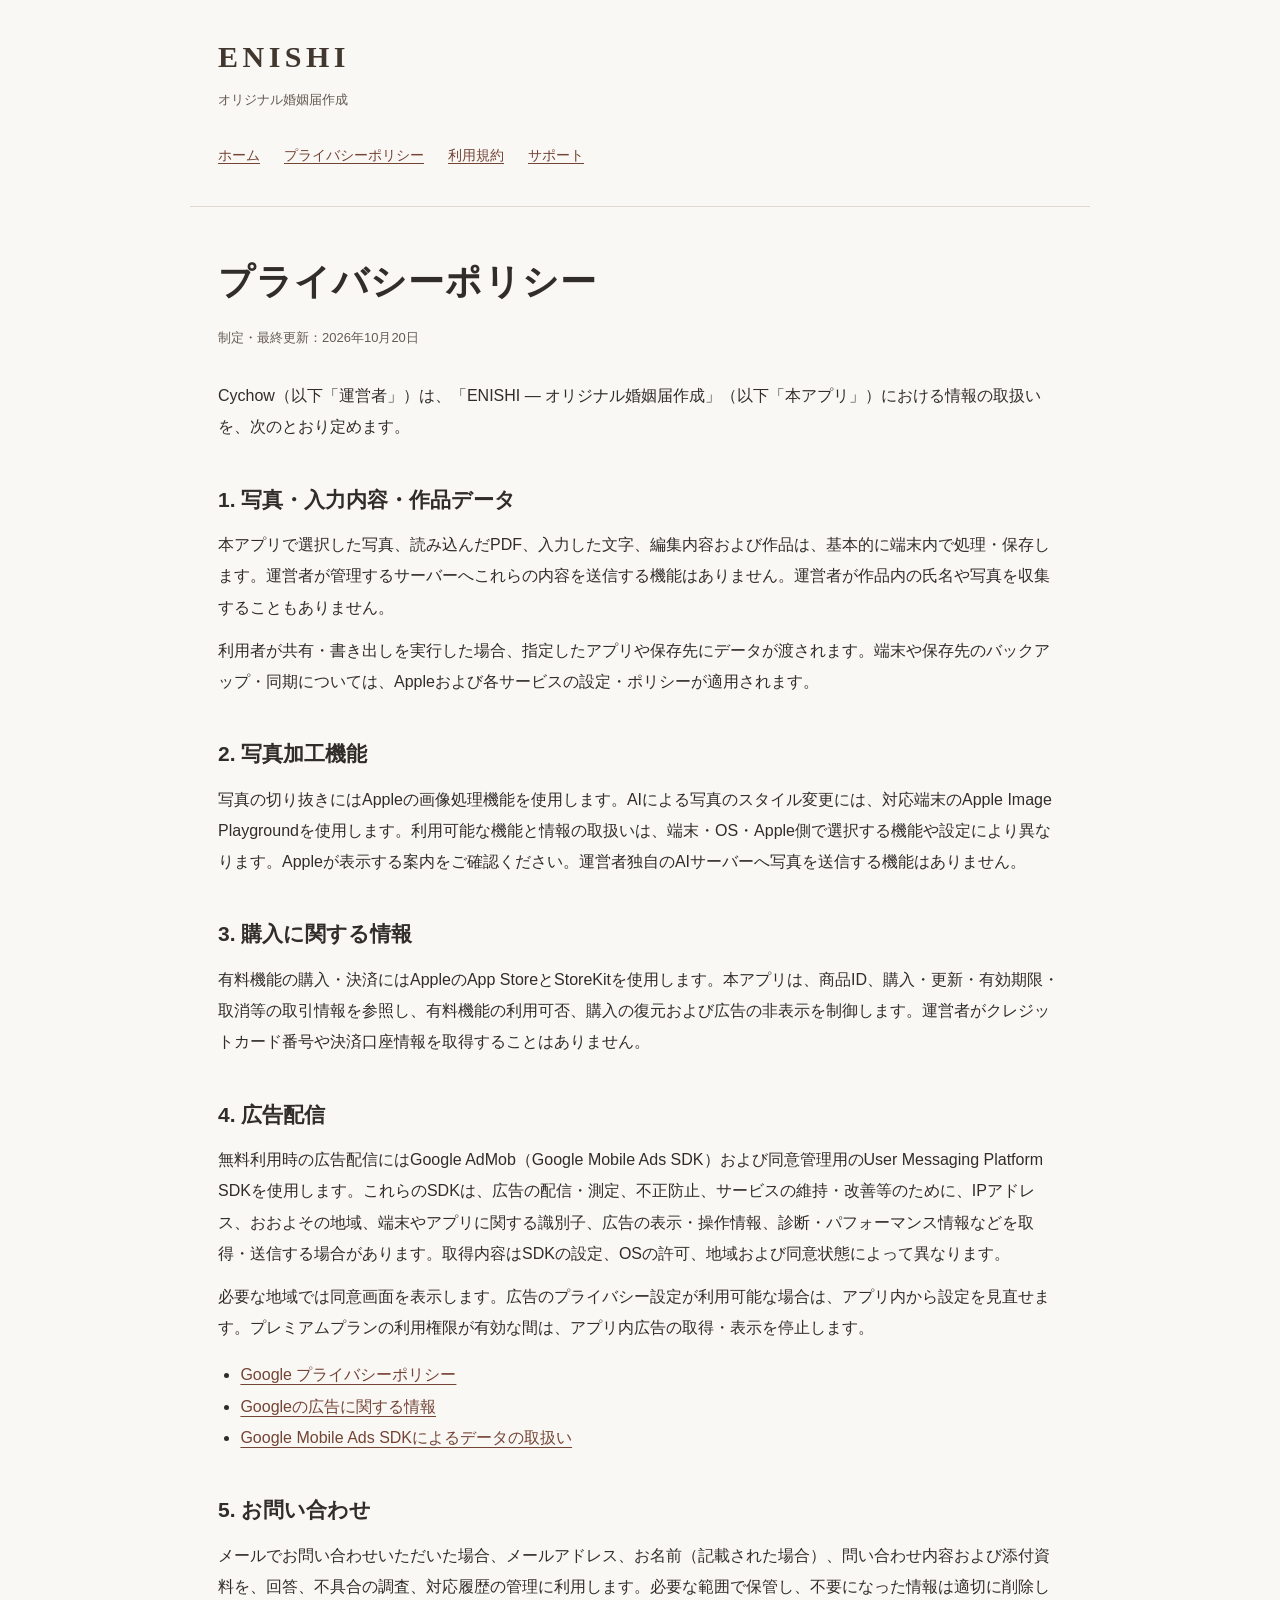
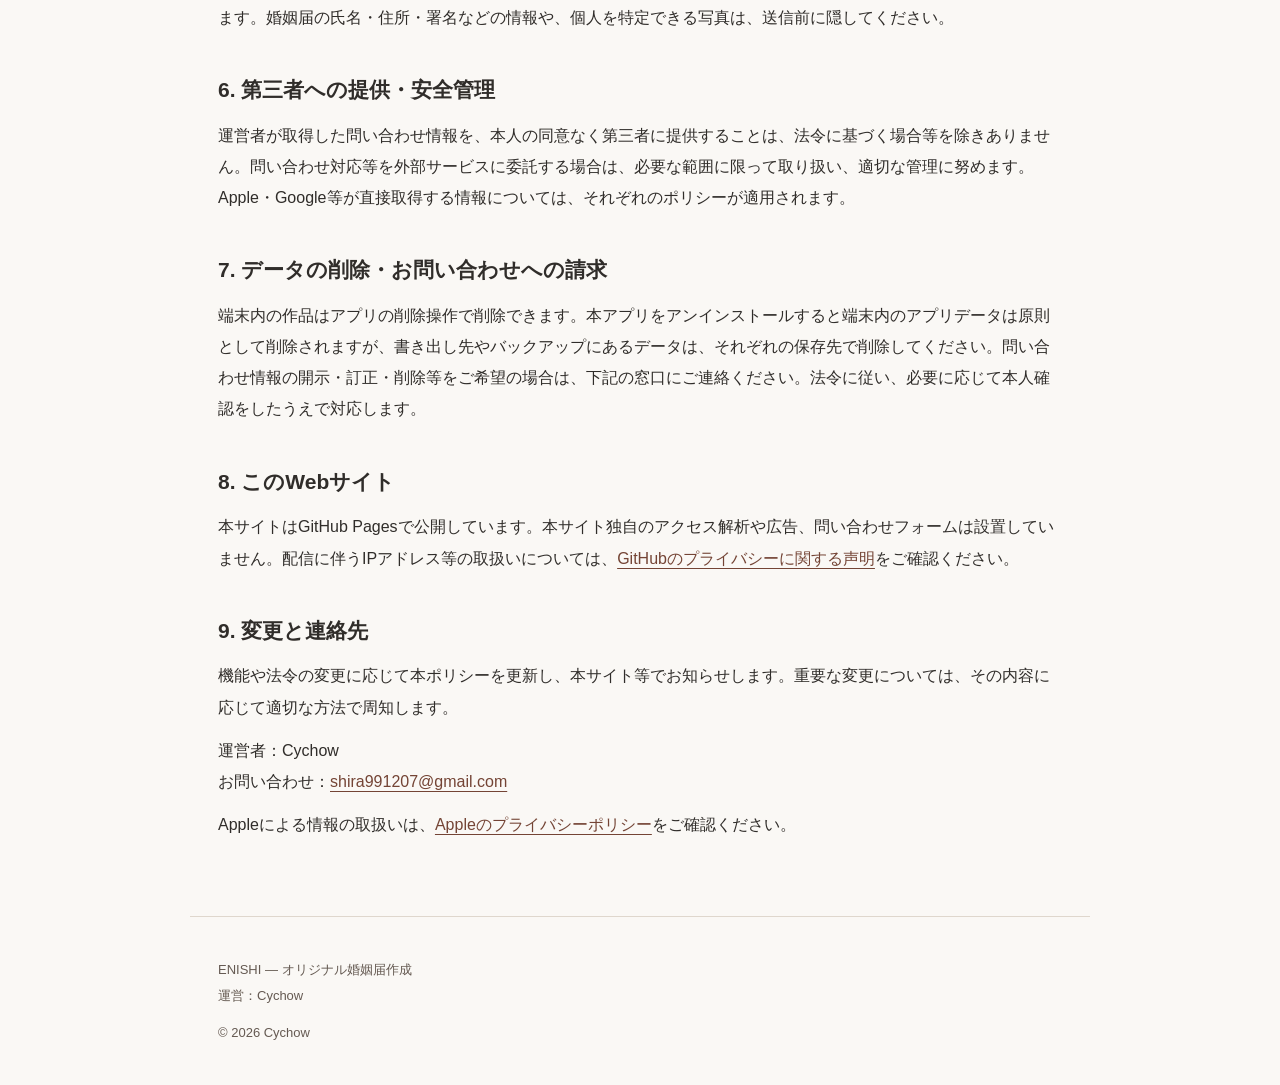
==== privacy/index.html @ fc77213e "Publish ENISHI privacy policy, terms, and support pages" ====
<!doctype html>
<html lang="ja"><head><meta charset="utf-8"><meta name="viewport" content="width=device-width,initial-scale=1"><title>プライバシーポリシー | ENISHI — オリジナル婚姻届作成</title><meta name="description" content="ENISHI — オリジナル婚姻届作成のプライバシーポリシー。Cychowが提供する公式サポート情報です。"><link rel="stylesheet" href="../assets/style.css"></head><body><a class="skip" href="#main">本文へ移動</a><header><a class="brand" href="../">ENISHI</a><p class="tagline">オリジナル婚姻届作成</p><nav aria-label="メインナビゲーション"><a href="../">ホーム</a><a href="../privacy/" aria-current="page">プライバシーポリシー</a><a href="../terms/">利用規約</a><a href="../support/">サポート</a></nav></header><main id="main"><h1>プライバシーポリシー</h1><p class="date">制定・最終更新：2026年10月20日</p><p>Cychow（以下「運営者」）は、「ENISHI — オリジナル婚姻届作成」（以下「本アプリ」）における情報の取扱いを、次のとおり定めます。</p>
<h2>1. 写真・入力内容・作品データ</h2><p>本アプリで選択した写真、読み込んだPDF、入力した文字、編集内容および作品は、基本的に端末内で処理・保存します。運営者が管理するサーバーへこれらの内容を送信する機能はありません。運営者が作品内の氏名や写真を収集することもありません。</p><p>利用者が共有・書き出しを実行した場合、指定したアプリや保存先にデータが渡されます。端末や保存先のバックアップ・同期については、Appleおよび各サービスの設定・ポリシーが適用されます。</p>
<h2>2. 写真加工機能</h2><p>写真の切り抜きにはAppleの画像処理機能を使用します。AIによる写真のスタイル変更には、対応端末のApple Image Playgroundを使用します。利用可能な機能と情報の取扱いは、端末・OS・Apple側で選択する機能や設定により異なります。Appleが表示する案内をご確認ください。運営者独自のAIサーバーへ写真を送信する機能はありません。</p>
<h2>3. 購入に関する情報</h2><p>有料機能の購入・決済にはAppleのApp StoreとStoreKitを使用します。本アプリは、商品ID、購入・更新・有効期限・取消等の取引情報を参照し、有料機能の利用可否、購入の復元および広告の非表示を制御します。運営者がクレジットカード番号や決済口座情報を取得することはありません。</p>
<h2>4. 広告配信</h2><p>無料利用時の広告配信にはGoogle AdMob（Google Mobile Ads SDK）および同意管理用のUser Messaging Platform SDKを使用します。これらのSDKは、広告の配信・測定、不正防止、サービスの維持・改善等のために、IPアドレス、おおよその地域、端末やアプリに関する識別子、広告の表示・操作情報、診断・パフォーマンス情報などを取得・送信する場合があります。取得内容はSDKの設定、OSの許可、地域および同意状態によって異なります。</p><p>必要な地域では同意画面を表示します。広告のプライバシー設定が利用可能な場合は、アプリ内から設定を見直せます。プレミアムプランの利用権限が有効な間は、アプリ内広告の取得・表示を停止します。</p><ul><li><a href="https://policies.google.com/privacy?hl=ja">Google プライバシーポリシー</a></li><li><a href="https://policies.google.com/technologies/ads?hl=ja">Googleの広告に関する情報</a></li><li><a href="https://developers.google.com/admob/ios/privacy/data-disclosure">Google Mobile Ads SDKによるデータの取扱い</a></li></ul>
<h2>5. お問い合わせ</h2><p>メールでお問い合わせいただいた場合、メールアドレス、お名前（記載された場合）、問い合わせ内容および添付資料を、回答、不具合の調査、対応履歴の管理に利用します。必要な範囲で保管し、不要になった情報は適切に削除します。婚姻届の氏名・住所・署名などの情報や、個人を特定できる写真は、送信前に隠してください。</p>
<h2>6. 第三者への提供・安全管理</h2><p>運営者が取得した問い合わせ情報を、本人の同意なく第三者に提供することは、法令に基づく場合等を除きありません。問い合わせ対応等を外部サービスに委託する場合は、必要な範囲に限って取り扱い、適切な管理に努めます。Apple・Google等が直接取得する情報については、それぞれのポリシーが適用されます。</p>
<h2>7. データの削除・お問い合わせへの請求</h2><p>端末内の作品はアプリの削除操作で削除できます。本アプリをアンインストールすると端末内のアプリデータは原則として削除されますが、書き出し先やバックアップにあるデータは、それぞれの保存先で削除してください。問い合わせ情報の開示・訂正・削除等をご希望の場合は、下記の窓口にご連絡ください。法令に従い、必要に応じて本人確認をしたうえで対応します。</p>
<h2>8. このWebサイト</h2><p>本サイトはGitHub Pagesで公開しています。本サイト独自のアクセス解析や広告、問い合わせフォームは設置していません。配信に伴うIPアドレス等の取扱いについては、<a href="https://docs.github.com/ja/site-policy/privacy-policies/github-general-privacy-statement">GitHubのプライバシーに関する声明</a>をご確認ください。</p>
<h2>9. 変更と連絡先</h2><p>機能や法令の変更に応じて本ポリシーを更新し、本サイト等でお知らせします。重要な変更については、その内容に応じて適切な方法で周知します。</p><p>運営者：Cychow<br>お問い合わせ：<a href="mailto:shira991207@gmail.com">shira991207@gmail.com</a></p><p>Appleによる情報の取扱いは、<a href="https://www.apple.com/jp/legal/privacy/">Appleのプライバシーポリシー</a>をご確認ください。</p></main><footer><p>ENISHI — オリジナル婚姻届作成<br>運営：Cychow</p><p>© 2026 Cychow</p></footer></body></html>
---- assets/style.css ----
*{box-sizing:border-box}html{color-scheme:light;scroll-behavior:smooth}body{margin:0;background:#faf8f5;color:#302d2a;font-family:-apple-system,BlinkMacSystemFont,"Hiragino Kaku Gothic ProN","Yu Gothic",sans-serif;font-size:16px;line-height:1.95}a{color:#744435;text-underline-offset:.22em;overflow-wrap:anywhere}a:hover{color:#43271f}a:focus-visible{outline:3px solid #754d3b;outline-offset:4px}header,main,footer{max-width:900px;margin:auto;padding:28px}header{border-bottom:1px solid #dfd7cd}.brand{font-family:Georgia,serif;letter-spacing:.15em;font-size:30px;font-weight:600;text-decoration:none;color:#41372f}.tagline{margin:0;font-size:13px;color:#655a52}nav{display:flex;flex-wrap:wrap;gap:8px 24px;margin-top:22px}nav a{font-size:14px;min-height:44px;display:inline-flex;align-items:center}main{padding-top:48px;padding-bottom:64px;min-height:55vh}h1{font-size:clamp(25px,4.6vw,36px);line-height:1.5;letter-spacing:.03em;margin:0 0 16px}h2{font-size:21px;line-height:1.65;margin-top:40px;margin-bottom:12px}p{margin:12px 0}ul{padding-left:1.4em}.date{font-size:13px;color:#655a52;margin-bottom:30px}.lead{font-size:20px;margin:30px 0}footer{border-top:1px solid #dfd7cd;font-size:13px;color:#655a52}.cards{display:grid;gap:16px;margin-top:36px}.cards a{display:block;padding:24px;border:1px solid #d7c9bb;border-radius:12px;text-decoration:none;background:#fffdf9}.cards strong{font-size:18px;display:block}.cards span{font-size:14px;color:#655a52}.email{font-size:18px}.skip{position:absolute;left:12px;top:-90px;background:white;padding:8px}.skip:focus{top:8px}@media(max-width:540px){header,main,footer{padding-left:20px;padding-right:20px}main{padding-top:32px}nav{gap:4px 16px}nav a{font-size:13px}}
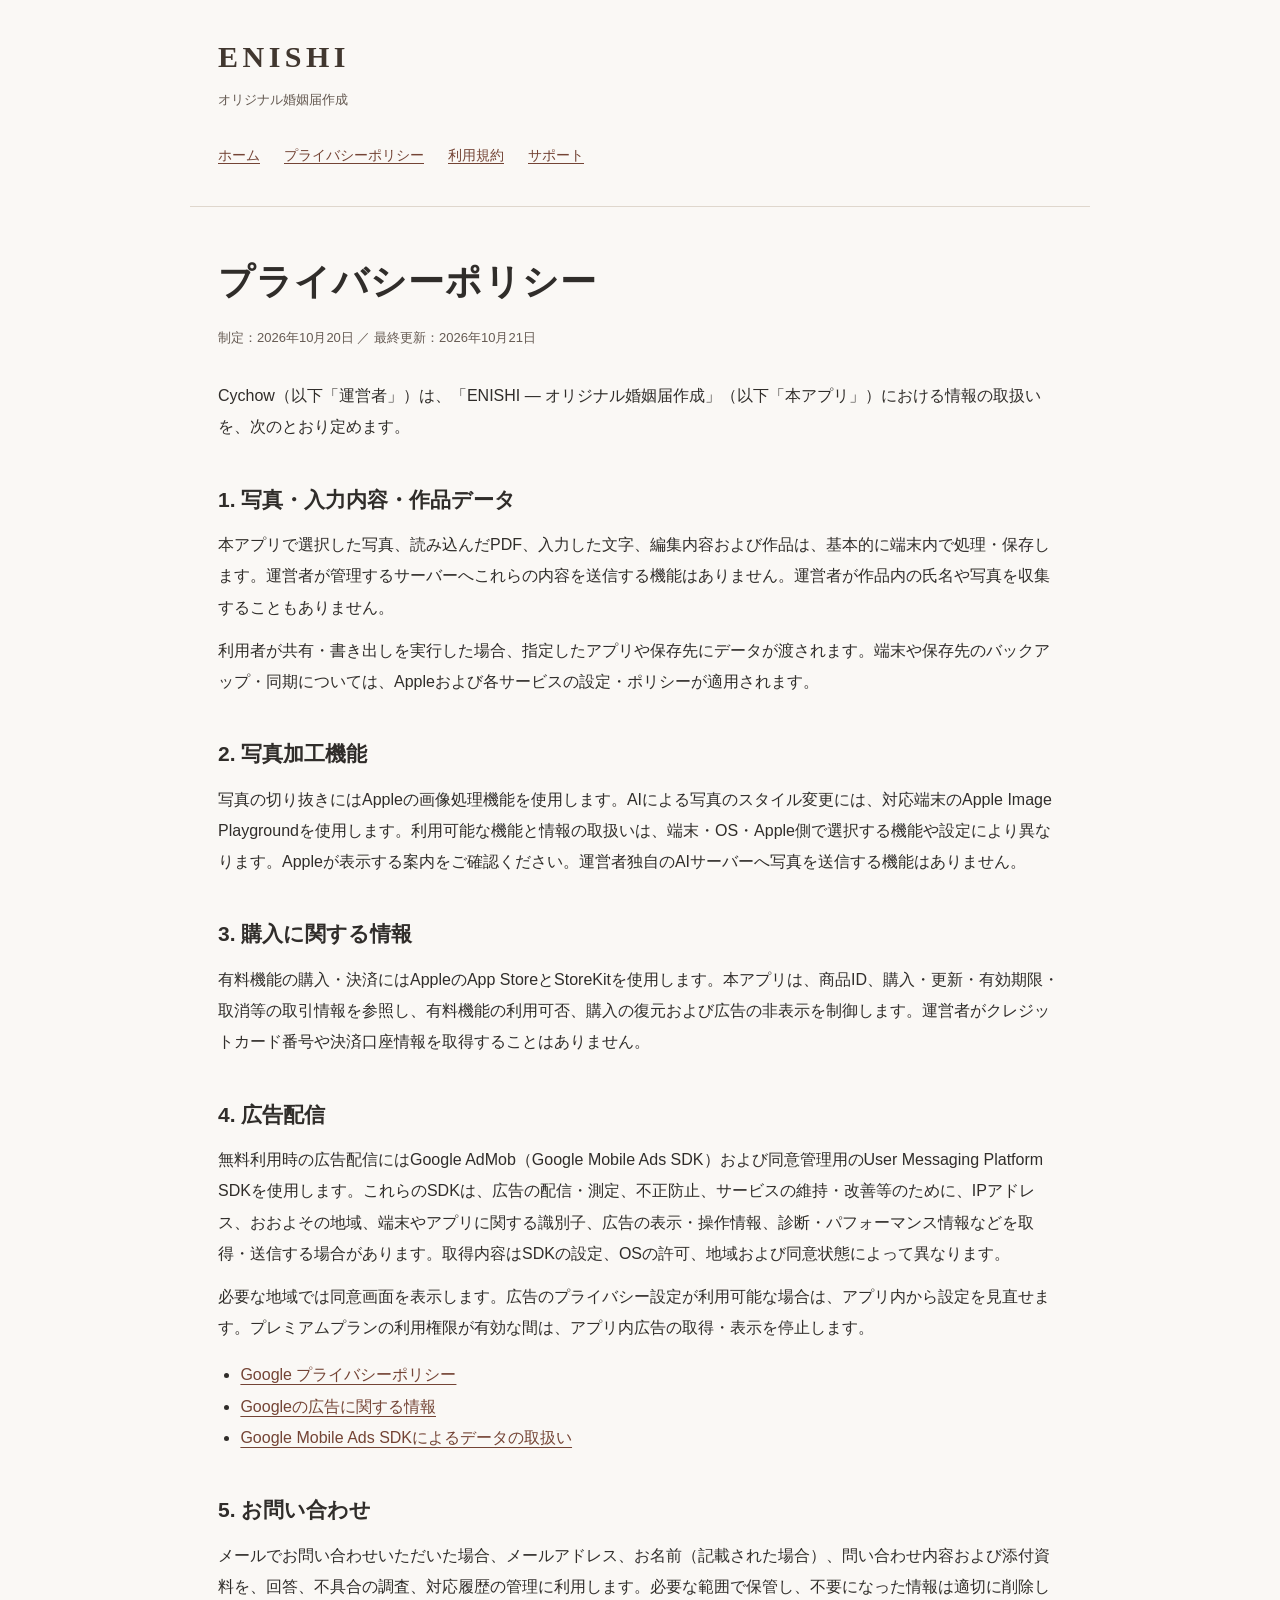
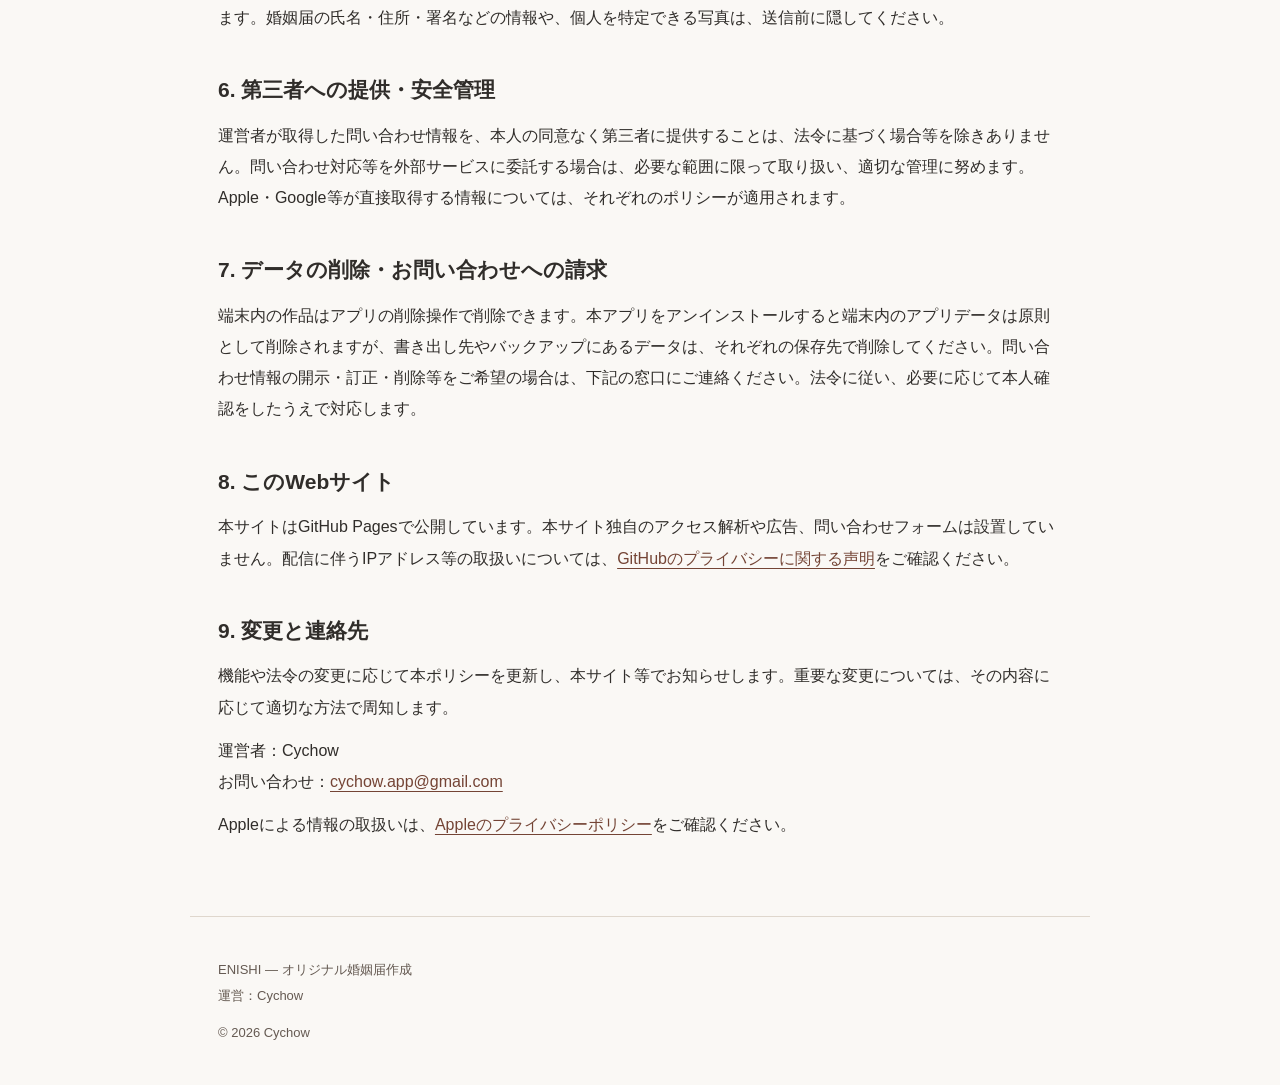
==== commit cb849b5f: "Update contact email to cychow.app@gmail.com" ====
--- a/privacy/index.html
+++ b/privacy/index.html
@@ -1,5 +1,5 @@
 <!doctype html>
-<html lang="ja"><head><meta charset="utf-8"><meta name="viewport" content="width=device-width,initial-scale=1"><title>プライバシーポリシー | ENISHI — オリジナル婚姻届作成</title><meta name="description" content="ENISHI — オリジナル婚姻届作成のプライバシーポリシー。Cychowが提供する公式サポート情報です。"><link rel="stylesheet" href="../assets/style.css"></head><body><a class="skip" href="#main">本文へ移動</a><header><a class="brand" href="../">ENISHI</a><p class="tagline">オリジナル婚姻届作成</p><nav aria-label="メインナビゲーション"><a href="../">ホーム</a><a href="../privacy/" aria-current="page">プライバシーポリシー</a><a href="../terms/">利用規約</a><a href="../support/">サポート</a></nav></header><main id="main"><h1>プライバシーポリシー</h1><p class="date">制定・最終更新：2026年10月20日</p><p>Cychow（以下「運営者」）は、「ENISHI — オリジナル婚姻届作成」（以下「本アプリ」）における情報の取扱いを、次のとおり定めます。</p>
+<html lang="ja"><head><meta charset="utf-8"><meta name="viewport" content="width=device-width,initial-scale=1"><title>プライバシーポリシー | ENISHI — オリジナル婚姻届作成</title><meta name="description" content="ENISHI — オリジナル婚姻届作成のプライバシーポリシー。Cychowが提供する公式サポート情報です。"><link rel="stylesheet" href="../assets/style.css"></head><body><a class="skip" href="#main">本文へ移動</a><header><a class="brand" href="../">ENISHI</a><p class="tagline">オリジナル婚姻届作成</p><nav aria-label="メインナビゲーション"><a href="../">ホーム</a><a href="../privacy/" aria-current="page">プライバシーポリシー</a><a href="../terms/">利用規約</a><a href="../support/">サポート</a></nav></header><main id="main"><h1>プライバシーポリシー</h1><p class="date">制定：2026年10月20日 ／ 最終更新：2026年10月21日</p><p>Cychow（以下「運営者」）は、「ENISHI — オリジナル婚姻届作成」（以下「本アプリ」）における情報の取扱いを、次のとおり定めます。</p>
 <h2>1. 写真・入力内容・作品データ</h2><p>本アプリで選択した写真、読み込んだPDF、入力した文字、編集内容および作品は、基本的に端末内で処理・保存します。運営者が管理するサーバーへこれらの内容を送信する機能はありません。運営者が作品内の氏名や写真を収集することもありません。</p><p>利用者が共有・書き出しを実行した場合、指定したアプリや保存先にデータが渡されます。端末や保存先のバックアップ・同期については、Appleおよび各サービスの設定・ポリシーが適用されます。</p>
 <h2>2. 写真加工機能</h2><p>写真の切り抜きにはAppleの画像処理機能を使用します。AIによる写真のスタイル変更には、対応端末のApple Image Playgroundを使用します。利用可能な機能と情報の取扱いは、端末・OS・Apple側で選択する機能や設定により異なります。Appleが表示する案内をご確認ください。運営者独自のAIサーバーへ写真を送信する機能はありません。</p>
 <h2>3. 購入に関する情報</h2><p>有料機能の購入・決済にはAppleのApp StoreとStoreKitを使用します。本アプリは、商品ID、購入・更新・有効期限・取消等の取引情報を参照し、有料機能の利用可否、購入の復元および広告の非表示を制御します。運営者がクレジットカード番号や決済口座情報を取得することはありません。</p>
@@ -8,4 +8,4 @@
 <h2>6. 第三者への提供・安全管理</h2><p>運営者が取得した問い合わせ情報を、本人の同意なく第三者に提供することは、法令に基づく場合等を除きありません。問い合わせ対応等を外部サービスに委託する場合は、必要な範囲に限って取り扱い、適切な管理に努めます。Apple・Google等が直接取得する情報については、それぞれのポリシーが適用されます。</p>
 <h2>7. データの削除・お問い合わせへの請求</h2><p>端末内の作品はアプリの削除操作で削除できます。本アプリをアンインストールすると端末内のアプリデータは原則として削除されますが、書き出し先やバックアップにあるデータは、それぞれの保存先で削除してください。問い合わせ情報の開示・訂正・削除等をご希望の場合は、下記の窓口にご連絡ください。法令に従い、必要に応じて本人確認をしたうえで対応します。</p>
 <h2>8. このWebサイト</h2><p>本サイトはGitHub Pagesで公開しています。本サイト独自のアクセス解析や広告、問い合わせフォームは設置していません。配信に伴うIPアドレス等の取扱いについては、<a href="https://docs.github.com/ja/site-policy/privacy-policies/github-general-privacy-statement">GitHubのプライバシーに関する声明</a>をご確認ください。</p>
-<h2>9. 変更と連絡先</h2><p>機能や法令の変更に応じて本ポリシーを更新し、本サイト等でお知らせします。重要な変更については、その内容に応じて適切な方法で周知します。</p><p>運営者：Cychow<br>お問い合わせ：<a href="mailto:shira991207@gmail.com">shira991207@gmail.com</a></p><p>Appleによる情報の取扱いは、<a href="https://www.apple.com/jp/legal/privacy/">Appleのプライバシーポリシー</a>をご確認ください。</p></main><footer><p>ENISHI — オリジナル婚姻届作成<br>運営：Cychow</p><p>© 2026 Cychow</p></footer></body></html>
+<h2>9. 変更と連絡先</h2><p>機能や法令の変更に応じて本ポリシーを更新し、本サイト等でお知らせします。重要な変更については、その内容に応じて適切な方法で周知します。</p><p>運営者：Cychow<br>お問い合わせ：<a href="mailto:cychow.app@gmail.com">cychow.app@gmail.com</a></p><p>Appleによる情報の取扱いは、<a href="https://www.apple.com/jp/legal/privacy/">Appleのプライバシーポリシー</a>をご確認ください。</p></main><footer><p>ENISHI — オリジナル婚姻届作成<br>運営：Cychow</p><p>© 2026 Cychow</p></footer></body></html>
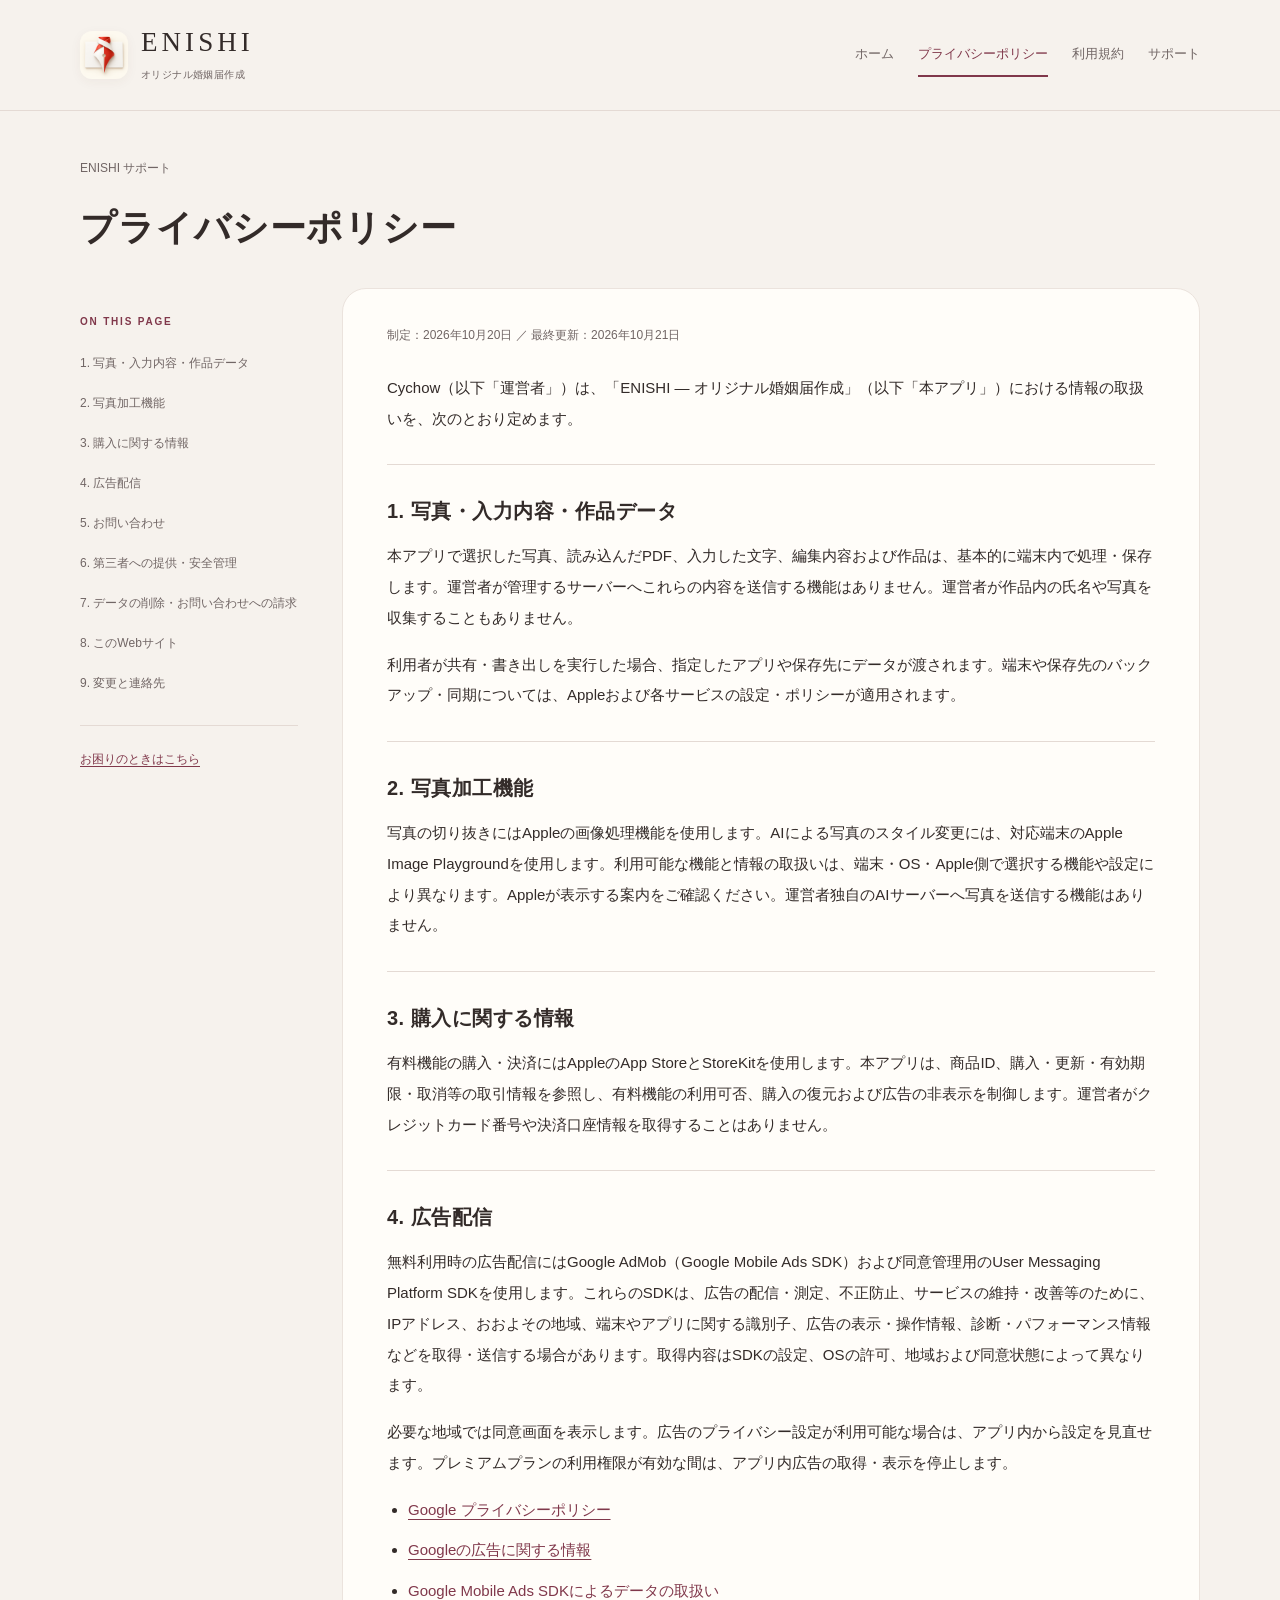
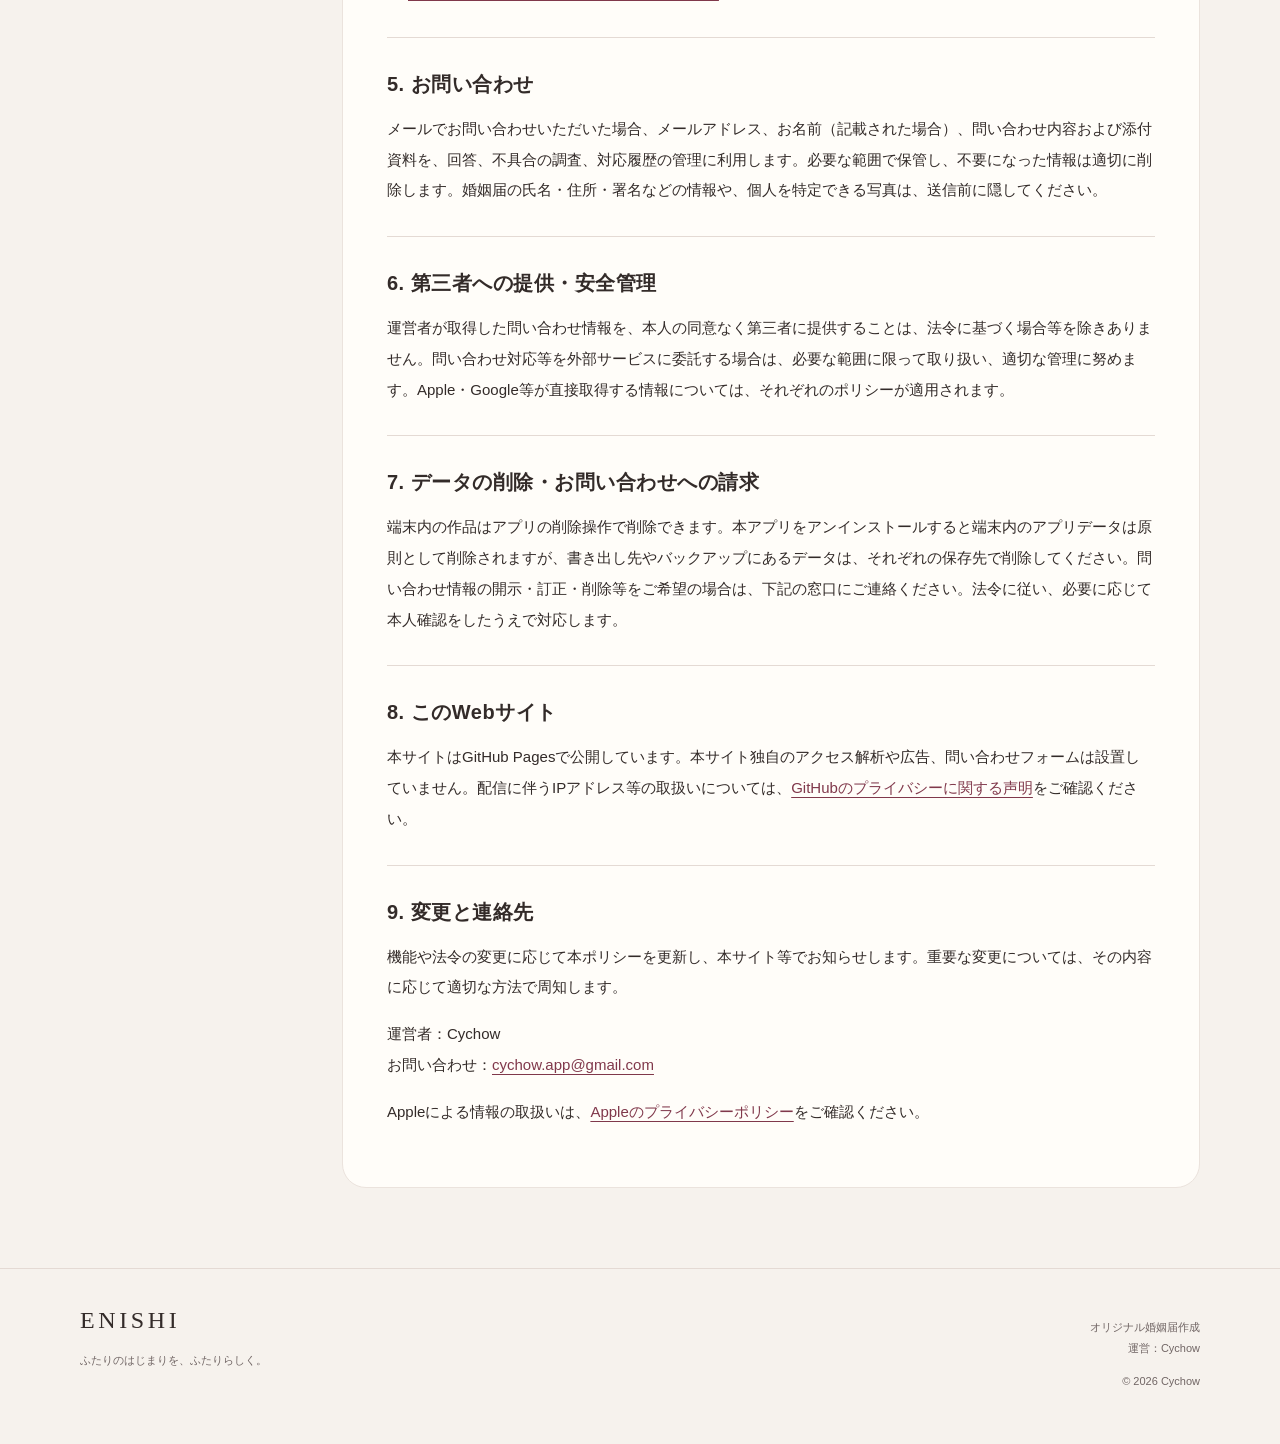
==== commit 77b7ea86: "Match ENISHI support pages to the app brand" ====
--- a/privacy/index.html
+++ b/privacy/index.html
@@ -1,11 +1,11 @@
 <!doctype html>
-<html lang="ja"><head><meta charset="utf-8"><meta name="viewport" content="width=device-width,initial-scale=1"><title>プライバシーポリシー | ENISHI — オリジナル婚姻届作成</title><meta name="description" content="ENISHI — オリジナル婚姻届作成のプライバシーポリシー。Cychowが提供する公式サポート情報です。"><link rel="stylesheet" href="../assets/style.css"></head><body><a class="skip" href="#main">本文へ移動</a><header><a class="brand" href="../">ENISHI</a><p class="tagline">オリジナル婚姻届作成</p><nav aria-label="メインナビゲーション"><a href="../">ホーム</a><a href="../privacy/" aria-current="page">プライバシーポリシー</a><a href="../terms/">利用規約</a><a href="../support/">サポート</a></nav></header><main id="main"><h1>プライバシーポリシー</h1><p class="date">制定：2026年10月20日 ／ 最終更新：2026年10月21日</p><p>Cychow（以下「運営者」）は、「ENISHI — オリジナル婚姻届作成」（以下「本アプリ」）における情報の取扱いを、次のとおり定めます。</p>
-<h2>1. 写真・入力内容・作品データ</h2><p>本アプリで選択した写真、読み込んだPDF、入力した文字、編集内容および作品は、基本的に端末内で処理・保存します。運営者が管理するサーバーへこれらの内容を送信する機能はありません。運営者が作品内の氏名や写真を収集することもありません。</p><p>利用者が共有・書き出しを実行した場合、指定したアプリや保存先にデータが渡されます。端末や保存先のバックアップ・同期については、Appleおよび各サービスの設定・ポリシーが適用されます。</p>
-<h2>2. 写真加工機能</h2><p>写真の切り抜きにはAppleの画像処理機能を使用します。AIによる写真のスタイル変更には、対応端末のApple Image Playgroundを使用します。利用可能な機能と情報の取扱いは、端末・OS・Apple側で選択する機能や設定により異なります。Appleが表示する案内をご確認ください。運営者独自のAIサーバーへ写真を送信する機能はありません。</p>
-<h2>3. 購入に関する情報</h2><p>有料機能の購入・決済にはAppleのApp StoreとStoreKitを使用します。本アプリは、商品ID、購入・更新・有効期限・取消等の取引情報を参照し、有料機能の利用可否、購入の復元および広告の非表示を制御します。運営者がクレジットカード番号や決済口座情報を取得することはありません。</p>
-<h2>4. 広告配信</h2><p>無料利用時の広告配信にはGoogle AdMob（Google Mobile Ads SDK）および同意管理用のUser Messaging Platform SDKを使用します。これらのSDKは、広告の配信・測定、不正防止、サービスの維持・改善等のために、IPアドレス、おおよその地域、端末やアプリに関する識別子、広告の表示・操作情報、診断・パフォーマンス情報などを取得・送信する場合があります。取得内容はSDKの設定、OSの許可、地域および同意状態によって異なります。</p><p>必要な地域では同意画面を表示します。広告のプライバシー設定が利用可能な場合は、アプリ内から設定を見直せます。プレミアムプランの利用権限が有効な間は、アプリ内広告の取得・表示を停止します。</p><ul><li><a href="https://policies.google.com/privacy?hl=ja">Google プライバシーポリシー</a></li><li><a href="https://policies.google.com/technologies/ads?hl=ja">Googleの広告に関する情報</a></li><li><a href="https://developers.google.com/admob/ios/privacy/data-disclosure">Google Mobile Ads SDKによるデータの取扱い</a></li></ul>
-<h2>5. お問い合わせ</h2><p>メールでお問い合わせいただいた場合、メールアドレス、お名前（記載された場合）、問い合わせ内容および添付資料を、回答、不具合の調査、対応履歴の管理に利用します。必要な範囲で保管し、不要になった情報は適切に削除します。婚姻届の氏名・住所・署名などの情報や、個人を特定できる写真は、送信前に隠してください。</p>
-<h2>6. 第三者への提供・安全管理</h2><p>運営者が取得した問い合わせ情報を、本人の同意なく第三者に提供することは、法令に基づく場合等を除きありません。問い合わせ対応等を外部サービスに委託する場合は、必要な範囲に限って取り扱い、適切な管理に努めます。Apple・Google等が直接取得する情報については、それぞれのポリシーが適用されます。</p>
-<h2>7. データの削除・お問い合わせへの請求</h2><p>端末内の作品はアプリの削除操作で削除できます。本アプリをアンインストールすると端末内のアプリデータは原則として削除されますが、書き出し先やバックアップにあるデータは、それぞれの保存先で削除してください。問い合わせ情報の開示・訂正・削除等をご希望の場合は、下記の窓口にご連絡ください。法令に従い、必要に応じて本人確認をしたうえで対応します。</p>
-<h2>8. このWebサイト</h2><p>本サイトはGitHub Pagesで公開しています。本サイト独自のアクセス解析や広告、問い合わせフォームは設置していません。配信に伴うIPアドレス等の取扱いについては、<a href="https://docs.github.com/ja/site-policy/privacy-policies/github-general-privacy-statement">GitHubのプライバシーに関する声明</a>をご確認ください。</p>
-<h2>9. 変更と連絡先</h2><p>機能や法令の変更に応じて本ポリシーを更新し、本サイト等でお知らせします。重要な変更については、その内容に応じて適切な方法で周知します。</p><p>運営者：Cychow<br>お問い合わせ：<a href="mailto:cychow.app@gmail.com">cychow.app@gmail.com</a></p><p>Appleによる情報の取扱いは、<a href="https://www.apple.com/jp/legal/privacy/">Appleのプライバシーポリシー</a>をご確認ください。</p></main><footer><p>ENISHI — オリジナル婚姻届作成<br>運営：Cychow</p><p>© 2026 Cychow</p></footer></body></html>
+<html lang="ja"><head><meta charset="utf-8"><meta name="viewport" content="width=device-width,initial-scale=1"><title>プライバシーポリシー | ENISHI — オリジナル婚姻届作成</title><meta name="description" content="ENISHI — オリジナル婚姻届作成のプライバシーポリシー。Cychowが提供する公式サポート情報です。"><link rel="stylesheet" href="../assets/style.css"><link rel="icon" type="image/png" href="../assets/enishi-icon.png"><meta name="theme-color" content="#f6f2ed"></head><body class="document"><a class="skip" href="#main">本文へ移動</a><header class="site-header"><div class="header-inner"><a class="brand" href="../" aria-label="ENISHI ホーム"><img src="../assets/enishi-icon.png" alt="" width="48" height="48"><span><span class="wordmark">ENISHI</span><span class="tagline">オリジナル婚姻届作成</span></span></a><nav aria-label="メインナビゲーション"><a href="../">ホーム</a><a href="../privacy/" aria-current="page">プライバシーポリシー</a><a href="../terms/">利用規約</a><a href="../support/">サポート</a></nav></div></header><main id="main"><div class="document-heading"><a class="breadcrumb" href="../">ENISHI サポート</a><h1>プライバシーポリシー</h1></div><div class="document-grid"><aside class="toc"><p class="eyebrow">ON THIS PAGE</p><nav aria-label="ページ内の目次"><a href="#section-1">1. 写真・入力内容・作品データ</a><a href="#section-2">2. 写真加工機能</a><a href="#section-3">3. 購入に関する情報</a><a href="#section-4">4. 広告配信</a><a href="#section-5">5. お問い合わせ</a><a href="#section-6">6. 第三者への提供・安全管理</a><a href="#section-7">7. データの削除・お問い合わせへの請求</a><a href="#section-8">8. このWebサイト</a><a href="#section-9">9. 変更と連絡先</a></nav><a class="toc-contact" href="../support/">お困りのときはこちら</a></aside><article class="article"><details class="mobile-toc"><summary>このページの目次</summary><nav aria-label="ページ内の目次（モバイル）"><a href="#section-1">1. 写真・入力内容・作品データ</a><a href="#section-2">2. 写真加工機能</a><a href="#section-3">3. 購入に関する情報</a><a href="#section-4">4. 広告配信</a><a href="#section-5">5. お問い合わせ</a><a href="#section-6">6. 第三者への提供・安全管理</a><a href="#section-7">7. データの削除・お問い合わせへの請求</a><a href="#section-8">8. このWebサイト</a><a href="#section-9">9. 変更と連絡先</a></nav></details><p class="date">制定：2026年10月20日 ／ 最終更新：2026年10月21日</p><p>Cychow（以下「運営者」）は、「ENISHI — オリジナル婚姻届作成」（以下「本アプリ」）における情報の取扱いを、次のとおり定めます。</p>
+<h2 id="section-1">1. 写真・入力内容・作品データ</h2><p>本アプリで選択した写真、読み込んだPDF、入力した文字、編集内容および作品は、基本的に端末内で処理・保存します。運営者が管理するサーバーへこれらの内容を送信する機能はありません。運営者が作品内の氏名や写真を収集することもありません。</p><p>利用者が共有・書き出しを実行した場合、指定したアプリや保存先にデータが渡されます。端末や保存先のバックアップ・同期については、Appleおよび各サービスの設定・ポリシーが適用されます。</p>
+<h2 id="section-2">2. 写真加工機能</h2><p>写真の切り抜きにはAppleの画像処理機能を使用します。AIによる写真のスタイル変更には、対応端末のApple Image Playgroundを使用します。利用可能な機能と情報の取扱いは、端末・OS・Apple側で選択する機能や設定により異なります。Appleが表示する案内をご確認ください。運営者独自のAIサーバーへ写真を送信する機能はありません。</p>
+<h2 id="section-3">3. 購入に関する情報</h2><p>有料機能の購入・決済にはAppleのApp StoreとStoreKitを使用します。本アプリは、商品ID、購入・更新・有効期限・取消等の取引情報を参照し、有料機能の利用可否、購入の復元および広告の非表示を制御します。運営者がクレジットカード番号や決済口座情報を取得することはありません。</p>
+<h2 id="section-4">4. 広告配信</h2><p>無料利用時の広告配信にはGoogle AdMob（Google Mobile Ads SDK）および同意管理用のUser Messaging Platform SDKを使用します。これらのSDKは、広告の配信・測定、不正防止、サービスの維持・改善等のために、IPアドレス、おおよその地域、端末やアプリに関する識別子、広告の表示・操作情報、診断・パフォーマンス情報などを取得・送信する場合があります。取得内容はSDKの設定、OSの許可、地域および同意状態によって異なります。</p><p>必要な地域では同意画面を表示します。広告のプライバシー設定が利用可能な場合は、アプリ内から設定を見直せます。プレミアムプランの利用権限が有効な間は、アプリ内広告の取得・表示を停止します。</p><ul><li><a href="https://policies.google.com/privacy?hl=ja">Google プライバシーポリシー</a></li><li><a href="https://policies.google.com/technologies/ads?hl=ja">Googleの広告に関する情報</a></li><li><a href="https://developers.google.com/admob/ios/privacy/data-disclosure">Google Mobile Ads SDKによるデータの取扱い</a></li></ul>
+<h2 id="section-5">5. お問い合わせ</h2><p>メールでお問い合わせいただいた場合、メールアドレス、お名前（記載された場合）、問い合わせ内容および添付資料を、回答、不具合の調査、対応履歴の管理に利用します。必要な範囲で保管し、不要になった情報は適切に削除します。婚姻届の氏名・住所・署名などの情報や、個人を特定できる写真は、送信前に隠してください。</p>
+<h2 id="section-6">6. 第三者への提供・安全管理</h2><p>運営者が取得した問い合わせ情報を、本人の同意なく第三者に提供することは、法令に基づく場合等を除きありません。問い合わせ対応等を外部サービスに委託する場合は、必要な範囲に限って取り扱い、適切な管理に努めます。Apple・Google等が直接取得する情報については、それぞれのポリシーが適用されます。</p>
+<h2 id="section-7">7. データの削除・お問い合わせへの請求</h2><p>端末内の作品はアプリの削除操作で削除できます。本アプリをアンインストールすると端末内のアプリデータは原則として削除されますが、書き出し先やバックアップにあるデータは、それぞれの保存先で削除してください。問い合わせ情報の開示・訂正・削除等をご希望の場合は、下記の窓口にご連絡ください。法令に従い、必要に応じて本人確認をしたうえで対応します。</p>
+<h2 id="section-8">8. このWebサイト</h2><p>本サイトはGitHub Pagesで公開しています。本サイト独自のアクセス解析や広告、問い合わせフォームは設置していません。配信に伴うIPアドレス等の取扱いについては、<a href="https://docs.github.com/ja/site-policy/privacy-policies/github-general-privacy-statement">GitHubのプライバシーに関する声明</a>をご確認ください。</p>
+<h2 id="section-9">9. 変更と連絡先</h2><p>機能や法令の変更に応じて本ポリシーを更新し、本サイト等でお知らせします。重要な変更については、その内容に応じて適切な方法で周知します。</p><p>運営者：Cychow<br>お問い合わせ：<a href="mailto:cychow.app@gmail.com">cychow.app@gmail.com</a></p><p>Appleによる情報の取扱いは、<a href="https://www.apple.com/jp/legal/privacy/">Appleのプライバシーポリシー</a>をご確認ください。</p></article></div></main><footer class="site-footer"><div class="footer-inner"><div><a class="footer-brand" href="../">ENISHI</a><p>ふたりのはじまりを、ふたりらしく。</p></div><div><p>オリジナル婚姻届作成<br>運営：Cychow</p><p>© 2026 Cychow</p></div></div></footer></body></html>
--- a/assets/style.css
+++ b/assets/style.css
@@ -1 +1 @@
-*{box-sizing:border-box}html{color-scheme:light;scroll-behavior:smooth}body{margin:0;background:#faf8f5;color:#302d2a;font-family:-apple-system,BlinkMacSystemFont,"Hiragino Kaku Gothic ProN","Yu Gothic",sans-serif;font-size:16px;line-height:1.95}a{color:#744435;text-underline-offset:.22em;overflow-wrap:anywhere}a:hover{color:#43271f}a:focus-visible{outline:3px solid #754d3b;outline-offset:4px}header,main,footer{max-width:900px;margin:auto;padding:28px}header{border-bottom:1px solid #dfd7cd}.brand{font-family:Georgia,serif;letter-spacing:.15em;font-size:30px;font-weight:600;text-decoration:none;color:#41372f}.tagline{margin:0;font-size:13px;color:#655a52}nav{display:flex;flex-wrap:wrap;gap:8px 24px;margin-top:22px}nav a{font-size:14px;min-height:44px;display:inline-flex;align-items:center}main{padding-top:48px;padding-bottom:64px;min-height:55vh}h1{font-size:clamp(25px,4.6vw,36px);line-height:1.5;letter-spacing:.03em;margin:0 0 16px}h2{font-size:21px;line-height:1.65;margin-top:40px;margin-bottom:12px}p{margin:12px 0}ul{padding-left:1.4em}.date{font-size:13px;color:#655a52;margin-bottom:30px}.lead{font-size:20px;margin:30px 0}footer{border-top:1px solid #dfd7cd;font-size:13px;color:#655a52}.cards{display:grid;gap:16px;margin-top:36px}.cards a{display:block;padding:24px;border:1px solid #d7c9bb;border-radius:12px;text-decoration:none;background:#fffdf9}.cards strong{font-size:18px;display:block}.cards span{font-size:14px;color:#655a52}.email{font-size:18px}.skip{position:absolute;left:12px;top:-90px;background:white;padding:8px}.skip:focus{top:8px}@media(max-width:540px){header,main,footer{padding-left:20px;padding-right:20px}main{padding-top:32px}nav{gap:4px 16px}nav a{font-size:13px}}
+:root{color-scheme:light;--paper:#f6f2ed;--card:#fffdf9;--ink:#332b29;--muted:#716665;--accent:#80384b;--line:#e4dad4;--soft:#eee3e3;--radius:24px}*{box-sizing:border-box}html{scroll-behavior:smooth;scroll-padding-top:32px}body{margin:0;background:var(--paper);color:var(--ink);font-family:-apple-system,BlinkMacSystemFont,"Hiragino Kaku Gothic ProN","Yu Gothic",sans-serif;font-size:16px;line-height:1.95;-webkit-font-smoothing:antialiased}a{color:var(--accent);text-underline-offset:.25em;overflow-wrap:anywhere}a:hover{color:#572333}a:focus-visible,summary:focus-visible{outline:3px solid var(--accent);outline-offset:5px}img{max-width:100%;height:auto;display:block}p{margin:12px 0}h1,h2{line-height:1.6;letter-spacing:.025em}h1{font-size:clamp(26px,3vw,36px);margin:12px 0 22px}h2{font-size:21px;margin:38px 0 14px}ul{padding-left:1.4em}li+li{margin-top:10px}.site-header{border-bottom:1px solid var(--line)}.header-inner{max-width:1184px;padding:25px 32px;margin:auto;display:flex;align-items:center;justify-content:space-between;gap:32px}.brand{display:flex;align-items:center;gap:13px;text-decoration:none;color:var(--ink);flex-shrink:0}.brand img{width:48px;height:48px;border-radius:12px;box-shadow:0 3px 12px #6543290d}.brand>span{display:flex;flex-direction:column}.wordmark,.footer-brand{font-family:Georgia,"Times New Roman",serif;letter-spacing:.15em;font-size:27px;line-height:1.3}.tagline{font-size:10px;letter-spacing:.04em;color:var(--muted);margin-top:5px}.header-inner>nav{display:flex;align-items:center;flex-wrap:wrap;gap:4px 24px}.header-inner>nav a{display:inline-flex;align-items:center;min-height:44px;text-decoration:none;font-size:13px;color:var(--muted);border-bottom:2px solid transparent}.header-inner>nav a[aria-current="page"]{color:var(--accent);border-color:var(--accent)}.header-inner>nav a:hover{color:var(--accent)}main{max-width:1184px;margin:auto;padding:0 32px}.eyebrow{font-size:11px;letter-spacing:.18em;font-weight:600;color:var(--accent);margin:0 0 16px}.hero{display:grid;grid-template-columns:1.15fr 1fr;gap:48px;align-items:center;padding:72px 0 64px}.hero h1{font-family:"Hiragino Mincho ProN","Yu Mincho",YuMincho,serif;font-size:clamp(32px,3.7vw,47px);font-weight:600;line-height:1.75;letter-spacing:.06em;margin:0 0 22px}.hero-description{color:var(--muted);font-size:15px;line-height:2.15}.button{display:inline-flex;align-items:center;justify-content:center;min-height:52px;border-radius:999px;padding:11px 25px;margin-top:24px;background:var(--accent);color:#fffdf9;font-size:13px;font-weight:600;text-decoration:none;transition:background .15s}.button:hover{color:white;background:#622438}.hero-art{margin:0;justify-self:end;width:100%;max-width:395px}.hero-art img{border-radius:32px;box-shadow:0 18px 55px #5d41200a}.resources{padding:44px 0 80px;border-top:1px solid var(--line)}.section-heading .eyebrow{margin-bottom:8px}.section-heading h2{margin:0;font-size:24px}.section-heading>p:last-child{font-size:14px;color:var(--muted);margin:8px 0 0}.cards{display:grid;grid-template-columns:repeat(3,minmax(0,1fr));gap:20px;margin-top:30px}.cards>a{display:flex;flex-direction:column;align-items:flex-start;text-decoration:none;background:var(--card);border:1px solid #e8dfd9;border-radius:var(--radius);padding:30px 26px;box-shadow:0 6px 22px #49312603;transition:transform .15s,border-color .15s,box-shadow .15s}.cards>a:hover{border-color:#b98e99;transform:translateY(-3px);box-shadow:0 10px 28px #49312609}.cards .card-label{font-size:10px;font-weight:600;letter-spacing:.15em;color:var(--accent);margin-bottom:22px}.cards strong{font-size:18px;font-weight:600;color:var(--ink);margin-bottom:10px}.cards span{font-size:13px;color:var(--muted);line-height:1.9}.cards .card-link{color:var(--accent);font-weight:600;margin-top:auto;padding-top:24px;text-decoration:underline;text-underline-offset:5px}.document main{padding-top:40px;padding-bottom:80px}.breadcrumb{font-size:12px;color:var(--muted);text-decoration:none;display:inline-flex;min-height:36px;align-items:center}.document-heading h1{margin:12px 0 32px}.document-grid{display:grid;grid-template-columns:218px minmax(0,1fr);gap:44px;align-items:start}.toc{position:sticky;top:32px;padding-top:24px}.toc nav{display:flex;flex-direction:column;gap:8px}.toc nav a{font-size:12px;line-height:1.85;min-height:32px;padding:4px 0;text-decoration:none;color:var(--muted)}.toc nav a:hover{color:var(--accent)}.toc .eyebrow{font-size:10px;margin-bottom:16px}.toc-contact{display:block;margin-top:25px;padding-top:22px;border-top:1px solid var(--line);font-size:12px}.article{min-width:0;padding:36px 44px 44px;border:1px solid #ebe3dd;border-radius:var(--radius);background:var(--card);font-size:15px;line-height:2.05}.article>h2{padding-top:30px;margin-top:30px;border-top:1px solid var(--line);font-size:20px}.article>p{margin:16px 0}.article>h2+p{margin-top:12px}.article .date{margin:0 0 26px;color:var(--muted);font-size:12px;line-height:1.8}.article .lead{font-size:18px}.article .email{font-size:clamp(15px,3.8vw,19px)}.mobile-toc{display:none}.site-footer{border-top:1px solid var(--line)}.footer-inner{max-width:1184px;margin:auto;display:flex;justify-content:space-between;gap:28px;padding:36px 32px 40px}.footer-brand{font-size:24px;text-decoration:none;color:var(--ink)}.footer-inner p{font-size:11px;color:var(--muted);line-height:1.9}.footer-inner>div:last-child{text-align:right}.skip{position:absolute;left:16px;top:-100px;background:var(--card);padding:12px 18px;z-index:10}.skip:focus{top:12px}@media(min-width:1500px){.hero{padding-top:88px;padding-bottom:80px}}@media(max-width:900px){.header-inner{align-items:flex-start;gap:20px}.header-inner>nav{gap:2px 16px;justify-content:flex-end}.document-grid{grid-template-columns:175px minmax(0,1fr);gap:26px}.article{padding:28px}.cards{gap:14px}.cards>a{padding:24px 20px}.cards strong{font-size:16px}.hero{gap:26px}.hero h1{font-size:34px}}@media(max-width:680px){.header-inner{padding:20px 22px 12px;display:block}.brand{width:max-content}.brand img{width:44px;height:44px;border-radius:11px}.wordmark{font-size:25px}.header-inner>nav{justify-content:flex-start;gap:0 21px;margin-top:12px}.header-inner>nav a{font-size:11px;min-height:42px}main{padding:0 22px}.hero{grid-template-columns:1fr;padding:40px 0 38px;gap:28px}.hero h1{font-size:clamp(28px,7.4vw,40px);line-height:1.8}.hero .eyebrow{font-size:10px}.hero-description{font-size:14px}.hero-art{width:66%;max-width:280px;justify-self:center;grid-row:2}.hero-art img{border-radius:24px}.button{margin-top:16px}.resources{padding:32px 0 48px}.section-heading h2{font-size:21px}.cards{grid-template-columns:1fr;gap:14px;margin-top:24px}.cards>a{padding:24px;border-radius:22px}.cards strong{font-size:18px}.cards .card-label{margin-bottom:14px}.cards .card-link{padding-top:18px}.document main{padding-top:24px;padding-bottom:44px}.document-heading h1{font-size:26px;margin:8px 0 22px}.document-grid{display:block}.toc{display:none}.article{padding:25px 22px;border-radius:22px;font-size:14px;line-height:2.05}.article>h2{font-size:18px;padding-top:24px;margin-top:26px}.article .lead{font-size:16px}.mobile-toc{display:block;border-bottom:1px solid var(--line);padding-bottom:16px;margin-bottom:24px}.mobile-toc summary{font-size:13px;color:var(--accent);cursor:pointer;min-height:32px;line-height:32px}.mobile-toc nav{display:flex;flex-direction:column;padding-top:12px;gap:6px}.mobile-toc nav a{font-size:12px;min-height:36px;line-height:1.9;text-decoration:none;padding:4px 0}.footer-inner{padding:28px 22px;gap:12px}.footer-brand{font-size:21px}.footer-inner p{font-size:10px}.desktop-break{display:none}}@media(prefers-reduced-motion:reduce){html{scroll-behavior:auto}.cards>a,.button{transition:none}}
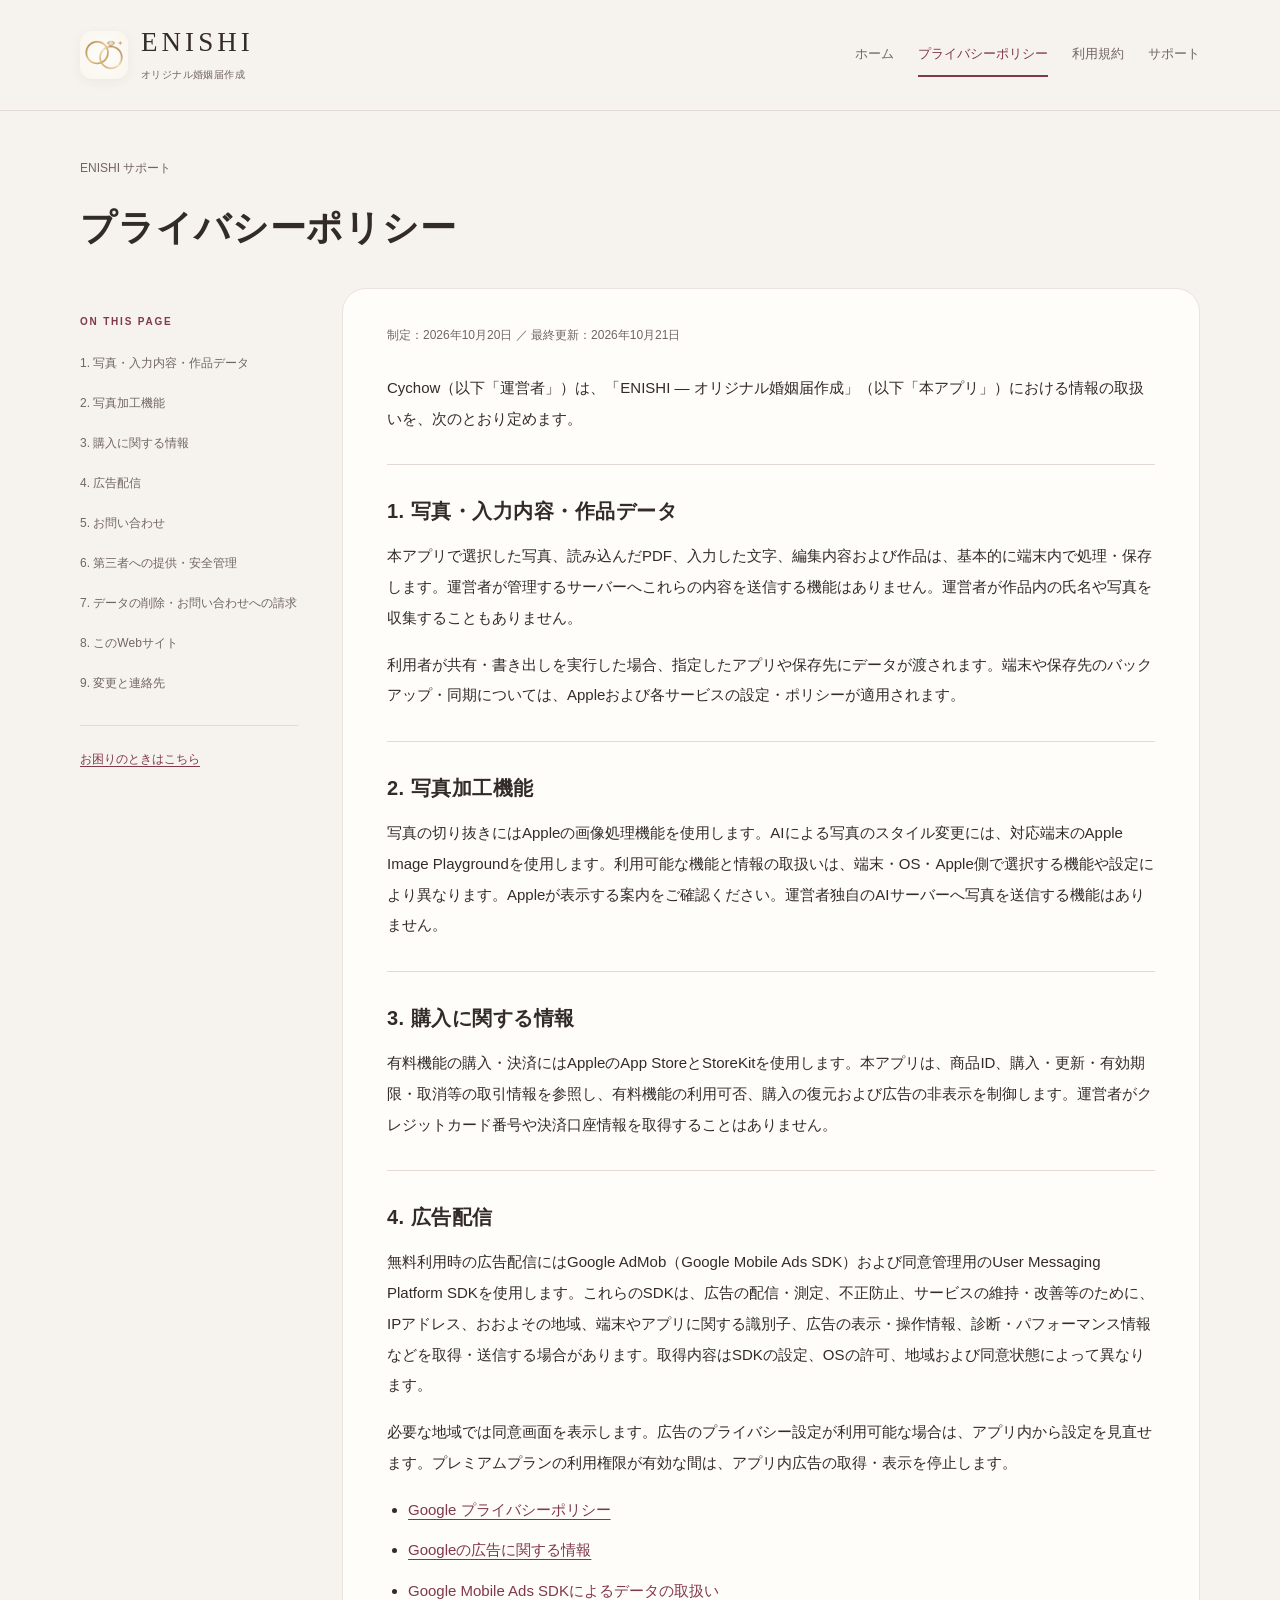
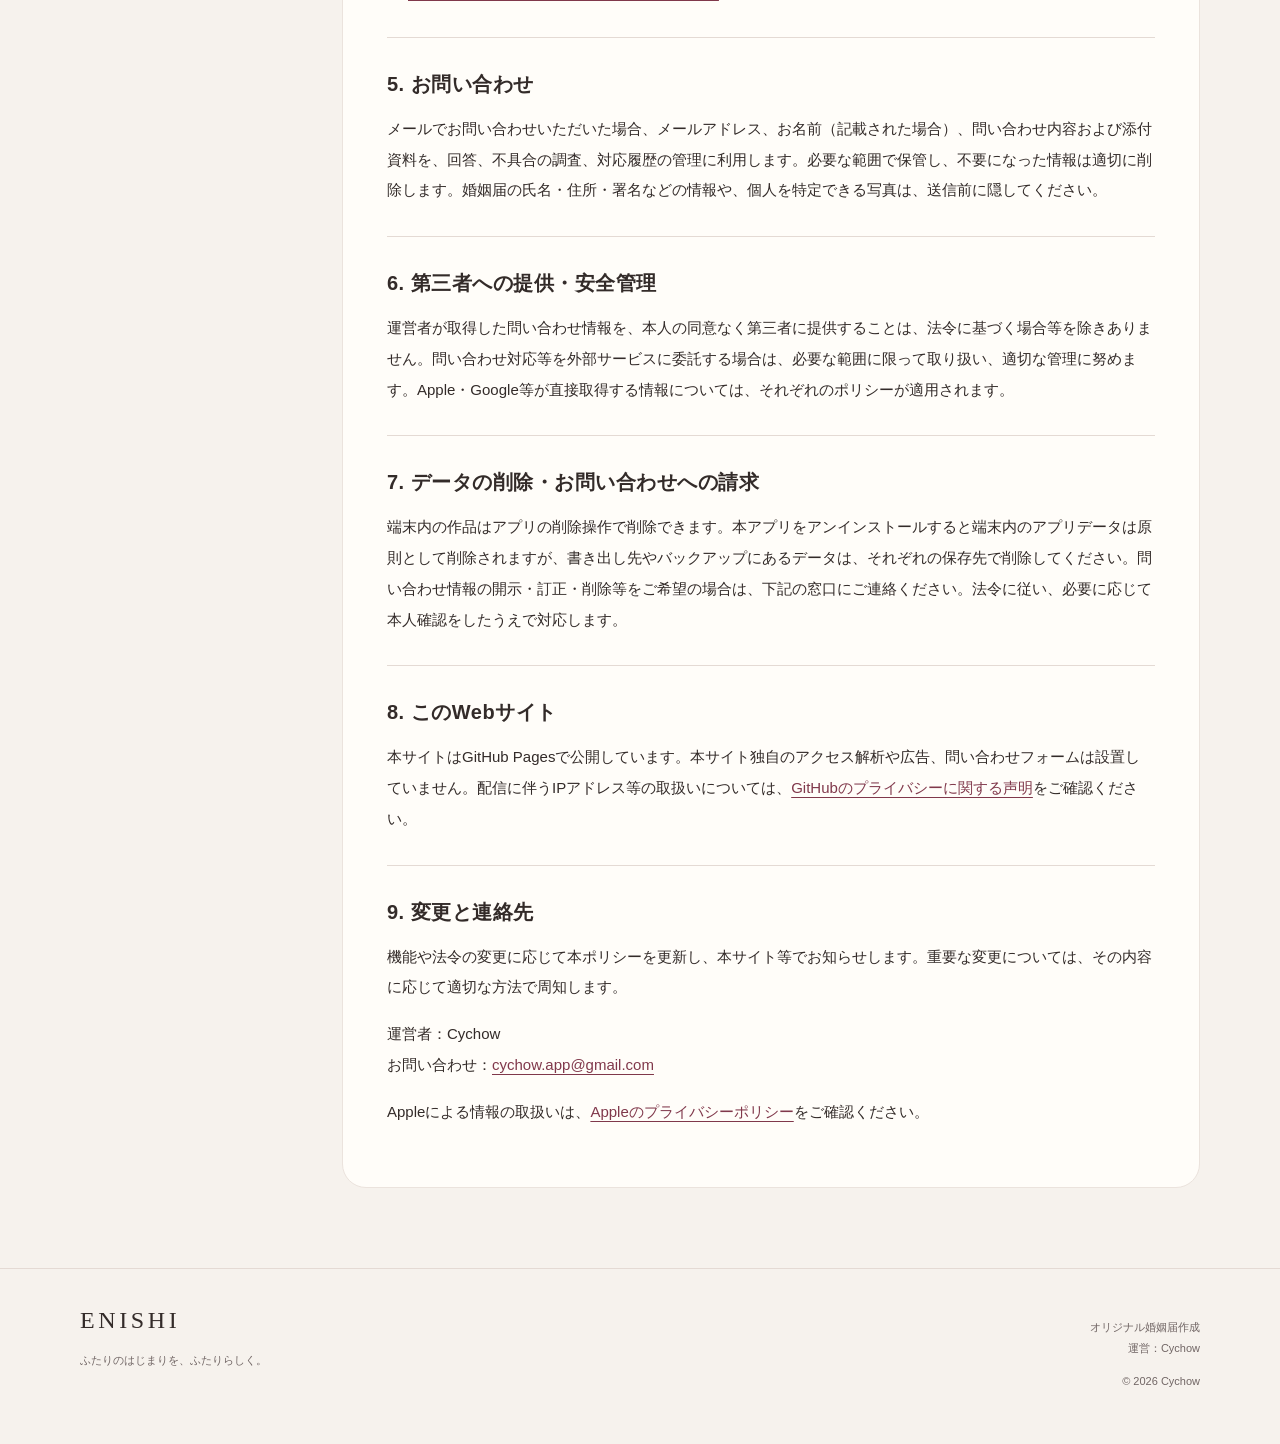
==== commit bd3515dc: "Update support site to current ENISHI ring icon" ====
--- a/privacy/index.html
+++ b/privacy/index.html
@@ -1,5 +1,5 @@
 <!doctype html>
-<html lang="ja"><head><meta charset="utf-8"><meta name="viewport" content="width=device-width,initial-scale=1"><title>プライバシーポリシー | ENISHI — オリジナル婚姻届作成</title><meta name="description" content="ENISHI — オリジナル婚姻届作成のプライバシーポリシー。Cychowが提供する公式サポート情報です。"><link rel="stylesheet" href="../assets/style.css"><link rel="icon" type="image/png" href="../assets/enishi-icon.png"><meta name="theme-color" content="#f6f2ed"></head><body class="document"><a class="skip" href="#main">本文へ移動</a><header class="site-header"><div class="header-inner"><a class="brand" href="../" aria-label="ENISHI ホーム"><img src="../assets/enishi-icon.png" alt="" width="48" height="48"><span><span class="wordmark">ENISHI</span><span class="tagline">オリジナル婚姻届作成</span></span></a><nav aria-label="メインナビゲーション"><a href="../">ホーム</a><a href="../privacy/" aria-current="page">プライバシーポリシー</a><a href="../terms/">利用規約</a><a href="../support/">サポート</a></nav></div></header><main id="main"><div class="document-heading"><a class="breadcrumb" href="../">ENISHI サポート</a><h1>プライバシーポリシー</h1></div><div class="document-grid"><aside class="toc"><p class="eyebrow">ON THIS PAGE</p><nav aria-label="ページ内の目次"><a href="#section-1">1. 写真・入力内容・作品データ</a><a href="#section-2">2. 写真加工機能</a><a href="#section-3">3. 購入に関する情報</a><a href="#section-4">4. 広告配信</a><a href="#section-5">5. お問い合わせ</a><a href="#section-6">6. 第三者への提供・安全管理</a><a href="#section-7">7. データの削除・お問い合わせへの請求</a><a href="#section-8">8. このWebサイト</a><a href="#section-9">9. 変更と連絡先</a></nav><a class="toc-contact" href="../support/">お困りのときはこちら</a></aside><article class="article"><details class="mobile-toc"><summary>このページの目次</summary><nav aria-label="ページ内の目次（モバイル）"><a href="#section-1">1. 写真・入力内容・作品データ</a><a href="#section-2">2. 写真加工機能</a><a href="#section-3">3. 購入に関する情報</a><a href="#section-4">4. 広告配信</a><a href="#section-5">5. お問い合わせ</a><a href="#section-6">6. 第三者への提供・安全管理</a><a href="#section-7">7. データの削除・お問い合わせへの請求</a><a href="#section-8">8. このWebサイト</a><a href="#section-9">9. 変更と連絡先</a></nav></details><p class="date">制定：2026年10月20日 ／ 最終更新：2026年10月21日</p><p>Cychow（以下「運営者」）は、「ENISHI — オリジナル婚姻届作成」（以下「本アプリ」）における情報の取扱いを、次のとおり定めます。</p>
+<html lang="ja"><head><meta charset="utf-8"><meta name="viewport" content="width=device-width,initial-scale=1"><title>プライバシーポリシー | ENISHI — オリジナル婚姻届作成</title><meta name="description" content="ENISHI — オリジナル婚姻届作成のプライバシーポリシー。Cychowが提供する公式サポート情報です。"><link rel="stylesheet" href="../assets/style.css"><link rel="icon" type="image/png" href="../assets/enishi-icon.png?v=97438454b85b"><meta name="theme-color" content="#f6f2ed"></head><body class="document"><a class="skip" href="#main">本文へ移動</a><header class="site-header"><div class="header-inner"><a class="brand" href="../" aria-label="ENISHI ホーム"><img src="../assets/enishi-icon.png?v=97438454b85b" alt="" width="48" height="48"><span><span class="wordmark">ENISHI</span><span class="tagline">オリジナル婚姻届作成</span></span></a><nav aria-label="メインナビゲーション"><a href="../">ホーム</a><a href="../privacy/" aria-current="page">プライバシーポリシー</a><a href="../terms/">利用規約</a><a href="../support/">サポート</a></nav></div></header><main id="main"><div class="document-heading"><a class="breadcrumb" href="../">ENISHI サポート</a><h1>プライバシーポリシー</h1></div><div class="document-grid"><aside class="toc"><p class="eyebrow">ON THIS PAGE</p><nav aria-label="ページ内の目次"><a href="#section-1">1. 写真・入力内容・作品データ</a><a href="#section-2">2. 写真加工機能</a><a href="#section-3">3. 購入に関する情報</a><a href="#section-4">4. 広告配信</a><a href="#section-5">5. お問い合わせ</a><a href="#section-6">6. 第三者への提供・安全管理</a><a href="#section-7">7. データの削除・お問い合わせへの請求</a><a href="#section-8">8. このWebサイト</a><a href="#section-9">9. 変更と連絡先</a></nav><a class="toc-contact" href="../support/">お困りのときはこちら</a></aside><article class="article"><details class="mobile-toc"><summary>このページの目次</summary><nav aria-label="ページ内の目次（モバイル）"><a href="#section-1">1. 写真・入力内容・作品データ</a><a href="#section-2">2. 写真加工機能</a><a href="#section-3">3. 購入に関する情報</a><a href="#section-4">4. 広告配信</a><a href="#section-5">5. お問い合わせ</a><a href="#section-6">6. 第三者への提供・安全管理</a><a href="#section-7">7. データの削除・お問い合わせへの請求</a><a href="#section-8">8. このWebサイト</a><a href="#section-9">9. 変更と連絡先</a></nav></details><p class="date">制定：2026年10月20日 ／ 最終更新：2026年10月21日</p><p>Cychow（以下「運営者」）は、「ENISHI — オリジナル婚姻届作成」（以下「本アプリ」）における情報の取扱いを、次のとおり定めます。</p>
 <h2 id="section-1">1. 写真・入力内容・作品データ</h2><p>本アプリで選択した写真、読み込んだPDF、入力した文字、編集内容および作品は、基本的に端末内で処理・保存します。運営者が管理するサーバーへこれらの内容を送信する機能はありません。運営者が作品内の氏名や写真を収集することもありません。</p><p>利用者が共有・書き出しを実行した場合、指定したアプリや保存先にデータが渡されます。端末や保存先のバックアップ・同期については、Appleおよび各サービスの設定・ポリシーが適用されます。</p>
 <h2 id="section-2">2. 写真加工機能</h2><p>写真の切り抜きにはAppleの画像処理機能を使用します。AIによる写真のスタイル変更には、対応端末のApple Image Playgroundを使用します。利用可能な機能と情報の取扱いは、端末・OS・Apple側で選択する機能や設定により異なります。Appleが表示する案内をご確認ください。運営者独自のAIサーバーへ写真を送信する機能はありません。</p>
 <h2 id="section-3">3. 購入に関する情報</h2><p>有料機能の購入・決済にはAppleのApp StoreとStoreKitを使用します。本アプリは、商品ID、購入・更新・有効期限・取消等の取引情報を参照し、有料機能の利用可否、購入の復元および広告の非表示を制御します。運営者がクレジットカード番号や決済口座情報を取得することはありません。</p>
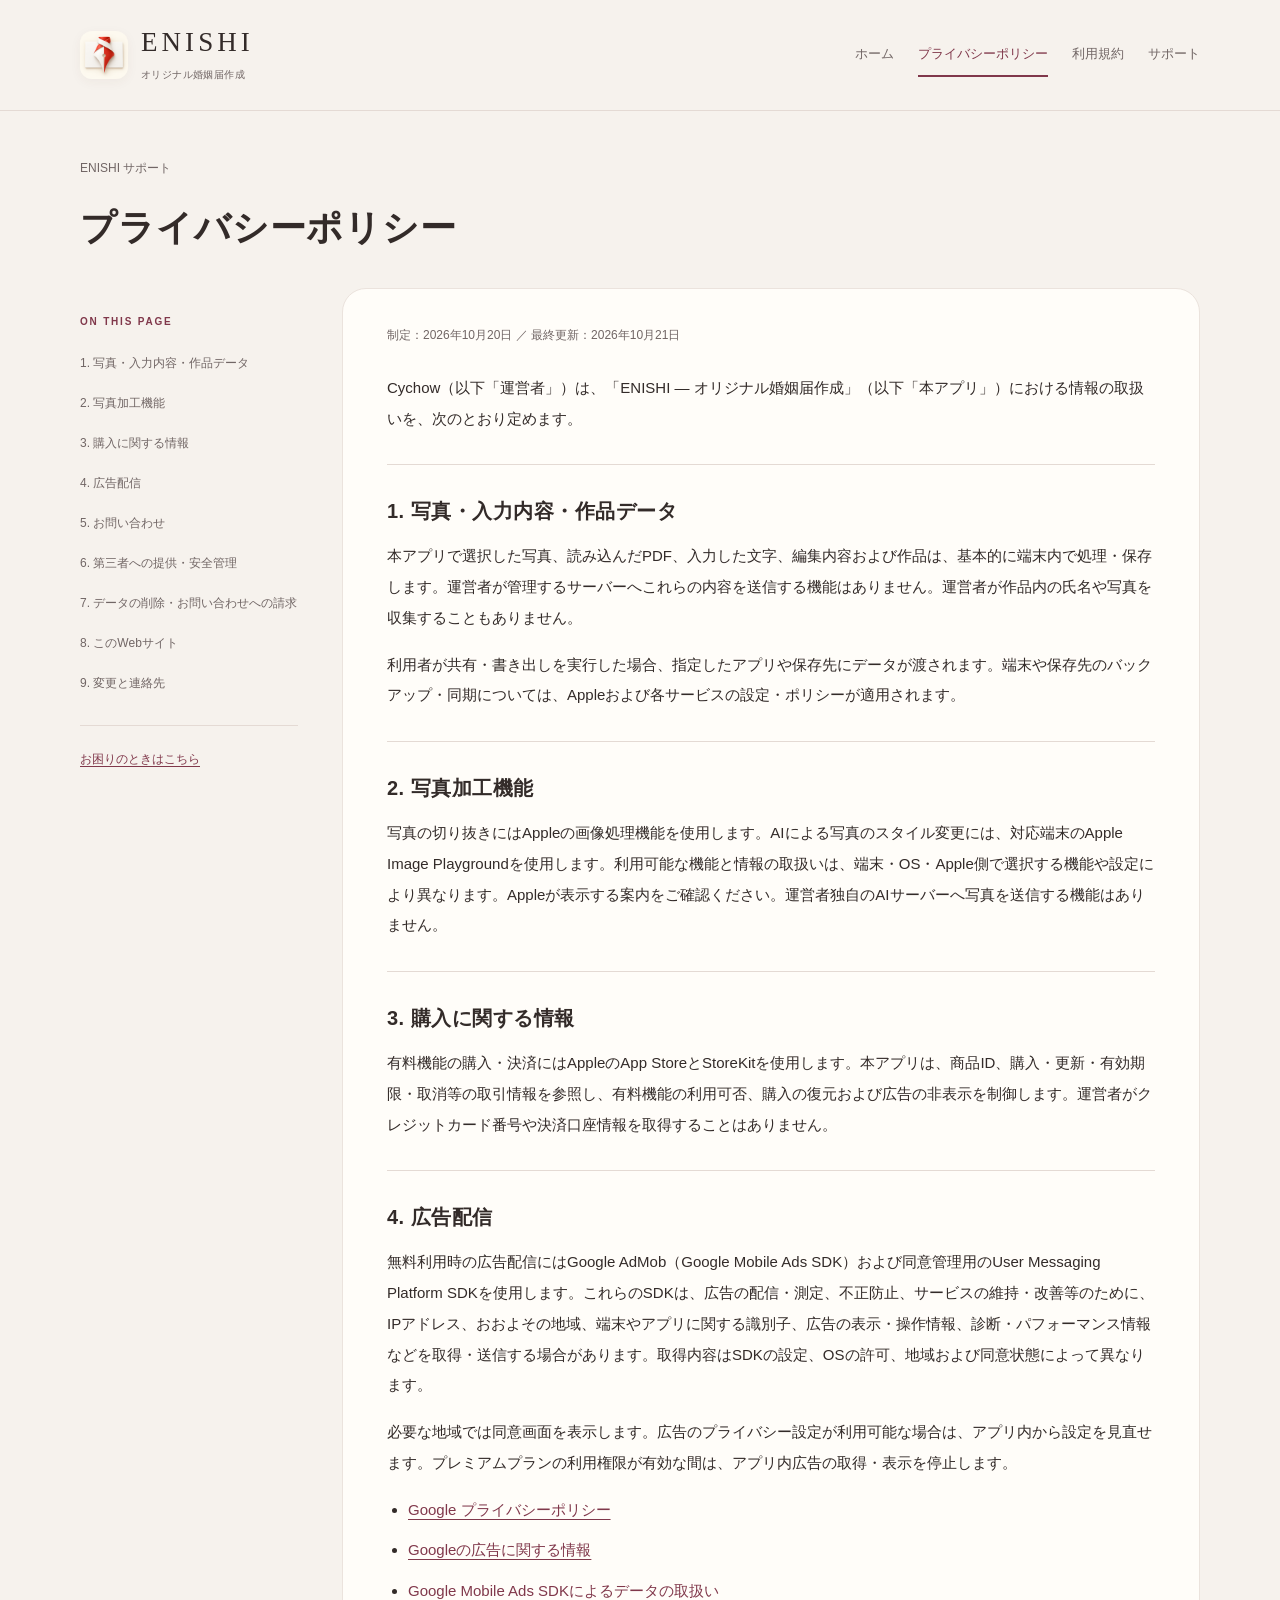
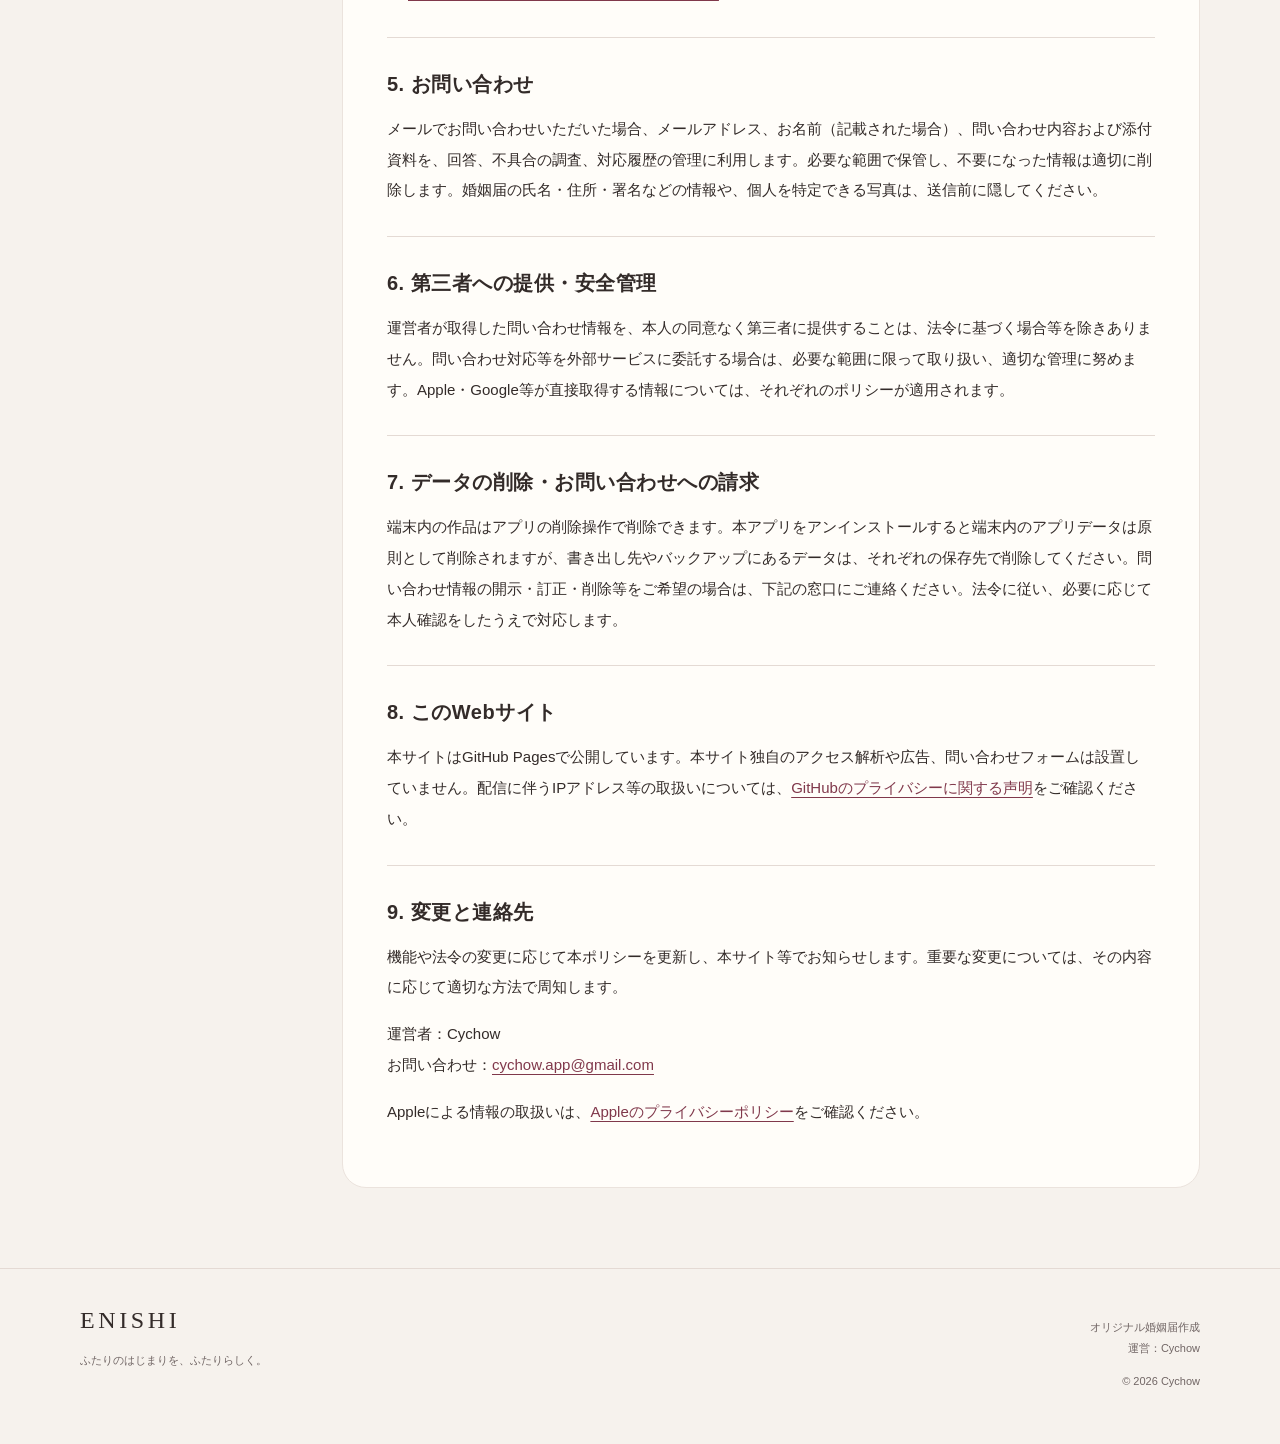
==== commit d2cbff91: "Revert "Update support site to current ENISHI ring icon" This reverts commit bd3515dcf9d60690e1ead0d" ====
--- a/privacy/index.html
+++ b/privacy/index.html
@@ -1,5 +1,5 @@
 <!doctype html>
-<html lang="ja"><head><meta charset="utf-8"><meta name="viewport" content="width=device-width,initial-scale=1"><title>プライバシーポリシー | ENISHI — オリジナル婚姻届作成</title><meta name="description" content="ENISHI — オリジナル婚姻届作成のプライバシーポリシー。Cychowが提供する公式サポート情報です。"><link rel="stylesheet" href="../assets/style.css"><link rel="icon" type="image/png" href="../assets/enishi-icon.png?v=97438454b85b"><meta name="theme-color" content="#f6f2ed"></head><body class="document"><a class="skip" href="#main">本文へ移動</a><header class="site-header"><div class="header-inner"><a class="brand" href="../" aria-label="ENISHI ホーム"><img src="../assets/enishi-icon.png?v=97438454b85b" alt="" width="48" height="48"><span><span class="wordmark">ENISHI</span><span class="tagline">オリジナル婚姻届作成</span></span></a><nav aria-label="メインナビゲーション"><a href="../">ホーム</a><a href="../privacy/" aria-current="page">プライバシーポリシー</a><a href="../terms/">利用規約</a><a href="../support/">サポート</a></nav></div></header><main id="main"><div class="document-heading"><a class="breadcrumb" href="../">ENISHI サポート</a><h1>プライバシーポリシー</h1></div><div class="document-grid"><aside class="toc"><p class="eyebrow">ON THIS PAGE</p><nav aria-label="ページ内の目次"><a href="#section-1">1. 写真・入力内容・作品データ</a><a href="#section-2">2. 写真加工機能</a><a href="#section-3">3. 購入に関する情報</a><a href="#section-4">4. 広告配信</a><a href="#section-5">5. お問い合わせ</a><a href="#section-6">6. 第三者への提供・安全管理</a><a href="#section-7">7. データの削除・お問い合わせへの請求</a><a href="#section-8">8. このWebサイト</a><a href="#section-9">9. 変更と連絡先</a></nav><a class="toc-contact" href="../support/">お困りのときはこちら</a></aside><article class="article"><details class="mobile-toc"><summary>このページの目次</summary><nav aria-label="ページ内の目次（モバイル）"><a href="#section-1">1. 写真・入力内容・作品データ</a><a href="#section-2">2. 写真加工機能</a><a href="#section-3">3. 購入に関する情報</a><a href="#section-4">4. 広告配信</a><a href="#section-5">5. お問い合わせ</a><a href="#section-6">6. 第三者への提供・安全管理</a><a href="#section-7">7. データの削除・お問い合わせへの請求</a><a href="#section-8">8. このWebサイト</a><a href="#section-9">9. 変更と連絡先</a></nav></details><p class="date">制定：2026年10月20日 ／ 最終更新：2026年10月21日</p><p>Cychow（以下「運営者」）は、「ENISHI — オリジナル婚姻届作成」（以下「本アプリ」）における情報の取扱いを、次のとおり定めます。</p>
+<html lang="ja"><head><meta charset="utf-8"><meta name="viewport" content="width=device-width,initial-scale=1"><title>プライバシーポリシー | ENISHI — オリジナル婚姻届作成</title><meta name="description" content="ENISHI — オリジナル婚姻届作成のプライバシーポリシー。Cychowが提供する公式サポート情報です。"><link rel="stylesheet" href="../assets/style.css"><link rel="icon" type="image/png" href="../assets/enishi-icon.png"><meta name="theme-color" content="#f6f2ed"></head><body class="document"><a class="skip" href="#main">本文へ移動</a><header class="site-header"><div class="header-inner"><a class="brand" href="../" aria-label="ENISHI ホーム"><img src="../assets/enishi-icon.png" alt="" width="48" height="48"><span><span class="wordmark">ENISHI</span><span class="tagline">オリジナル婚姻届作成</span></span></a><nav aria-label="メインナビゲーション"><a href="../">ホーム</a><a href="../privacy/" aria-current="page">プライバシーポリシー</a><a href="../terms/">利用規約</a><a href="../support/">サポート</a></nav></div></header><main id="main"><div class="document-heading"><a class="breadcrumb" href="../">ENISHI サポート</a><h1>プライバシーポリシー</h1></div><div class="document-grid"><aside class="toc"><p class="eyebrow">ON THIS PAGE</p><nav aria-label="ページ内の目次"><a href="#section-1">1. 写真・入力内容・作品データ</a><a href="#section-2">2. 写真加工機能</a><a href="#section-3">3. 購入に関する情報</a><a href="#section-4">4. 広告配信</a><a href="#section-5">5. お問い合わせ</a><a href="#section-6">6. 第三者への提供・安全管理</a><a href="#section-7">7. データの削除・お問い合わせへの請求</a><a href="#section-8">8. このWebサイト</a><a href="#section-9">9. 変更と連絡先</a></nav><a class="toc-contact" href="../support/">お困りのときはこちら</a></aside><article class="article"><details class="mobile-toc"><summary>このページの目次</summary><nav aria-label="ページ内の目次（モバイル）"><a href="#section-1">1. 写真・入力内容・作品データ</a><a href="#section-2">2. 写真加工機能</a><a href="#section-3">3. 購入に関する情報</a><a href="#section-4">4. 広告配信</a><a href="#section-5">5. お問い合わせ</a><a href="#section-6">6. 第三者への提供・安全管理</a><a href="#section-7">7. データの削除・お問い合わせへの請求</a><a href="#section-8">8. このWebサイト</a><a href="#section-9">9. 変更と連絡先</a></nav></details><p class="date">制定：2026年10月20日 ／ 最終更新：2026年10月21日</p><p>Cychow（以下「運営者」）は、「ENISHI — オリジナル婚姻届作成」（以下「本アプリ」）における情報の取扱いを、次のとおり定めます。</p>
 <h2 id="section-1">1. 写真・入力内容・作品データ</h2><p>本アプリで選択した写真、読み込んだPDF、入力した文字、編集内容および作品は、基本的に端末内で処理・保存します。運営者が管理するサーバーへこれらの内容を送信する機能はありません。運営者が作品内の氏名や写真を収集することもありません。</p><p>利用者が共有・書き出しを実行した場合、指定したアプリや保存先にデータが渡されます。端末や保存先のバックアップ・同期については、Appleおよび各サービスの設定・ポリシーが適用されます。</p>
 <h2 id="section-2">2. 写真加工機能</h2><p>写真の切り抜きにはAppleの画像処理機能を使用します。AIによる写真のスタイル変更には、対応端末のApple Image Playgroundを使用します。利用可能な機能と情報の取扱いは、端末・OS・Apple側で選択する機能や設定により異なります。Appleが表示する案内をご確認ください。運営者独自のAIサーバーへ写真を送信する機能はありません。</p>
 <h2 id="section-3">3. 購入に関する情報</h2><p>有料機能の購入・決済にはAppleのApp StoreとStoreKitを使用します。本アプリは、商品ID、購入・更新・有効期限・取消等の取引情報を参照し、有料機能の利用可否、購入の復元および広告の非表示を制御します。運営者がクレジットカード番号や決済口座情報を取得することはありません。</p>
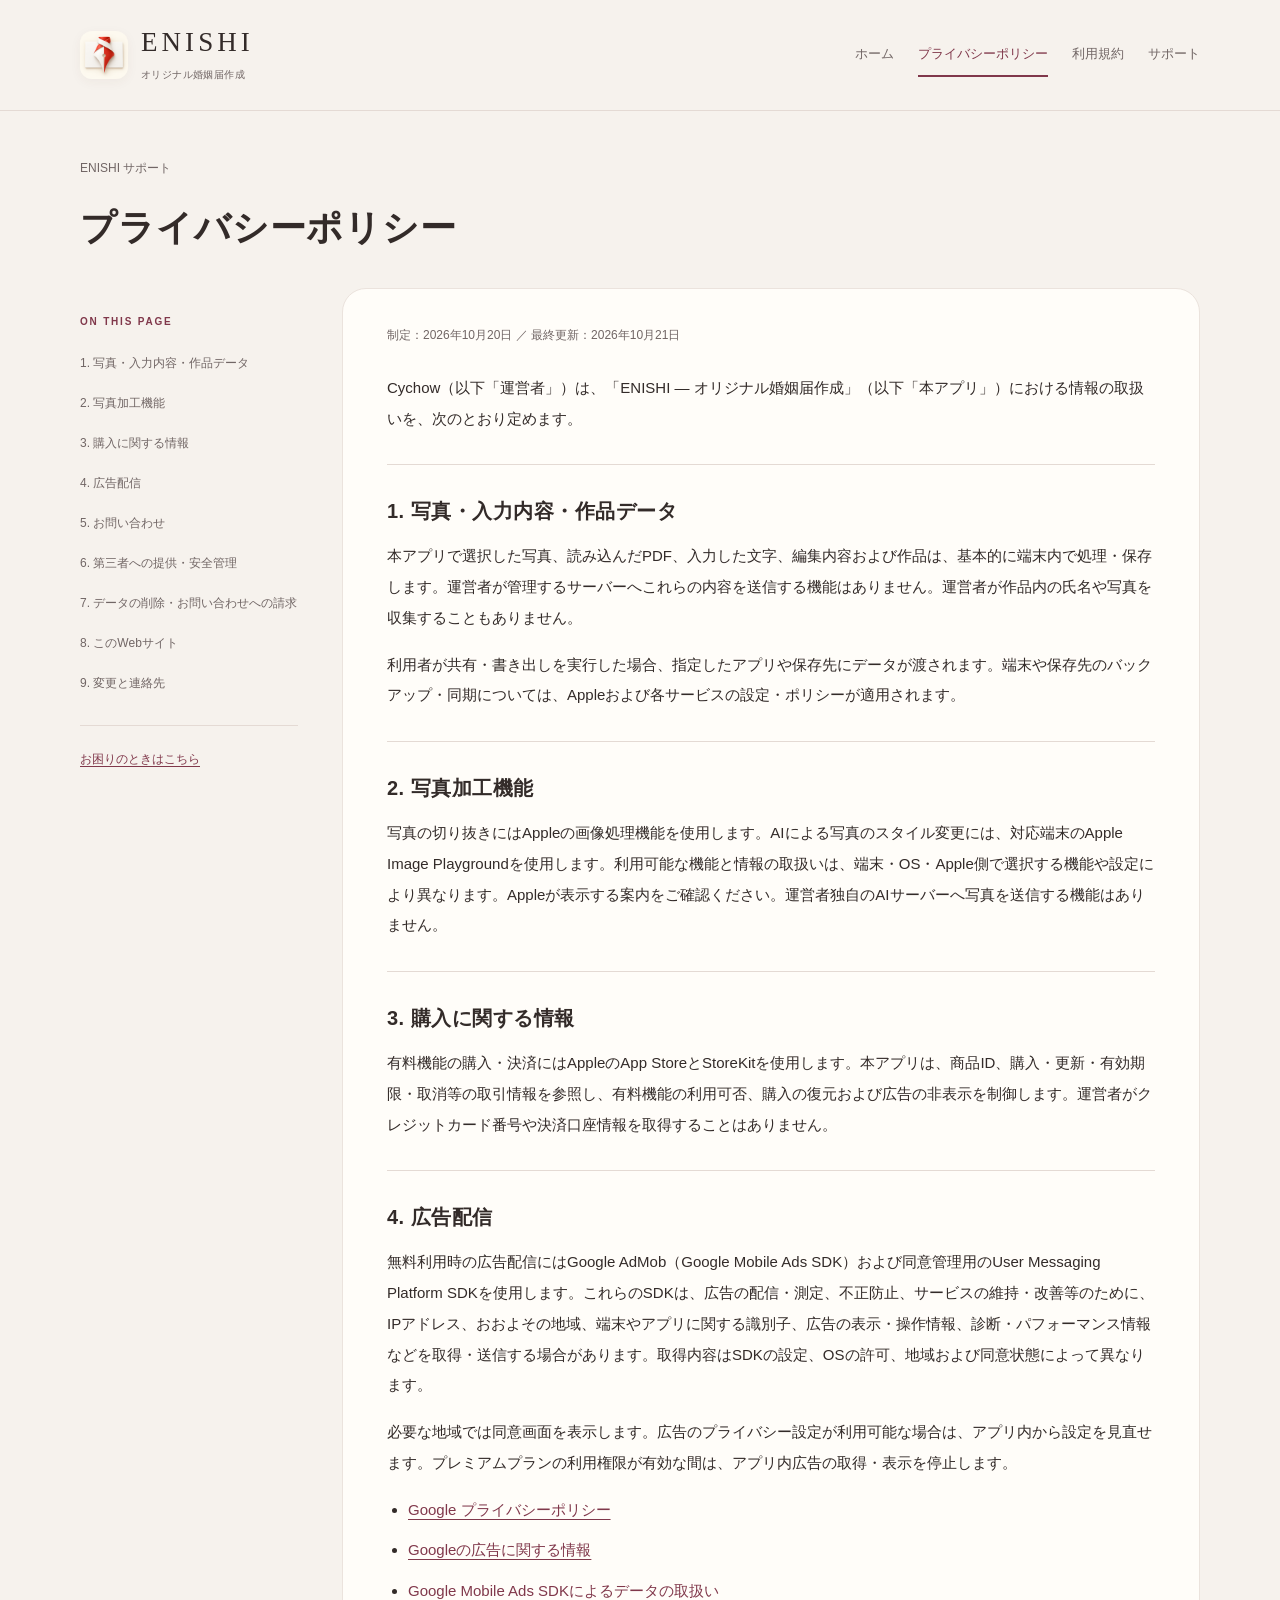
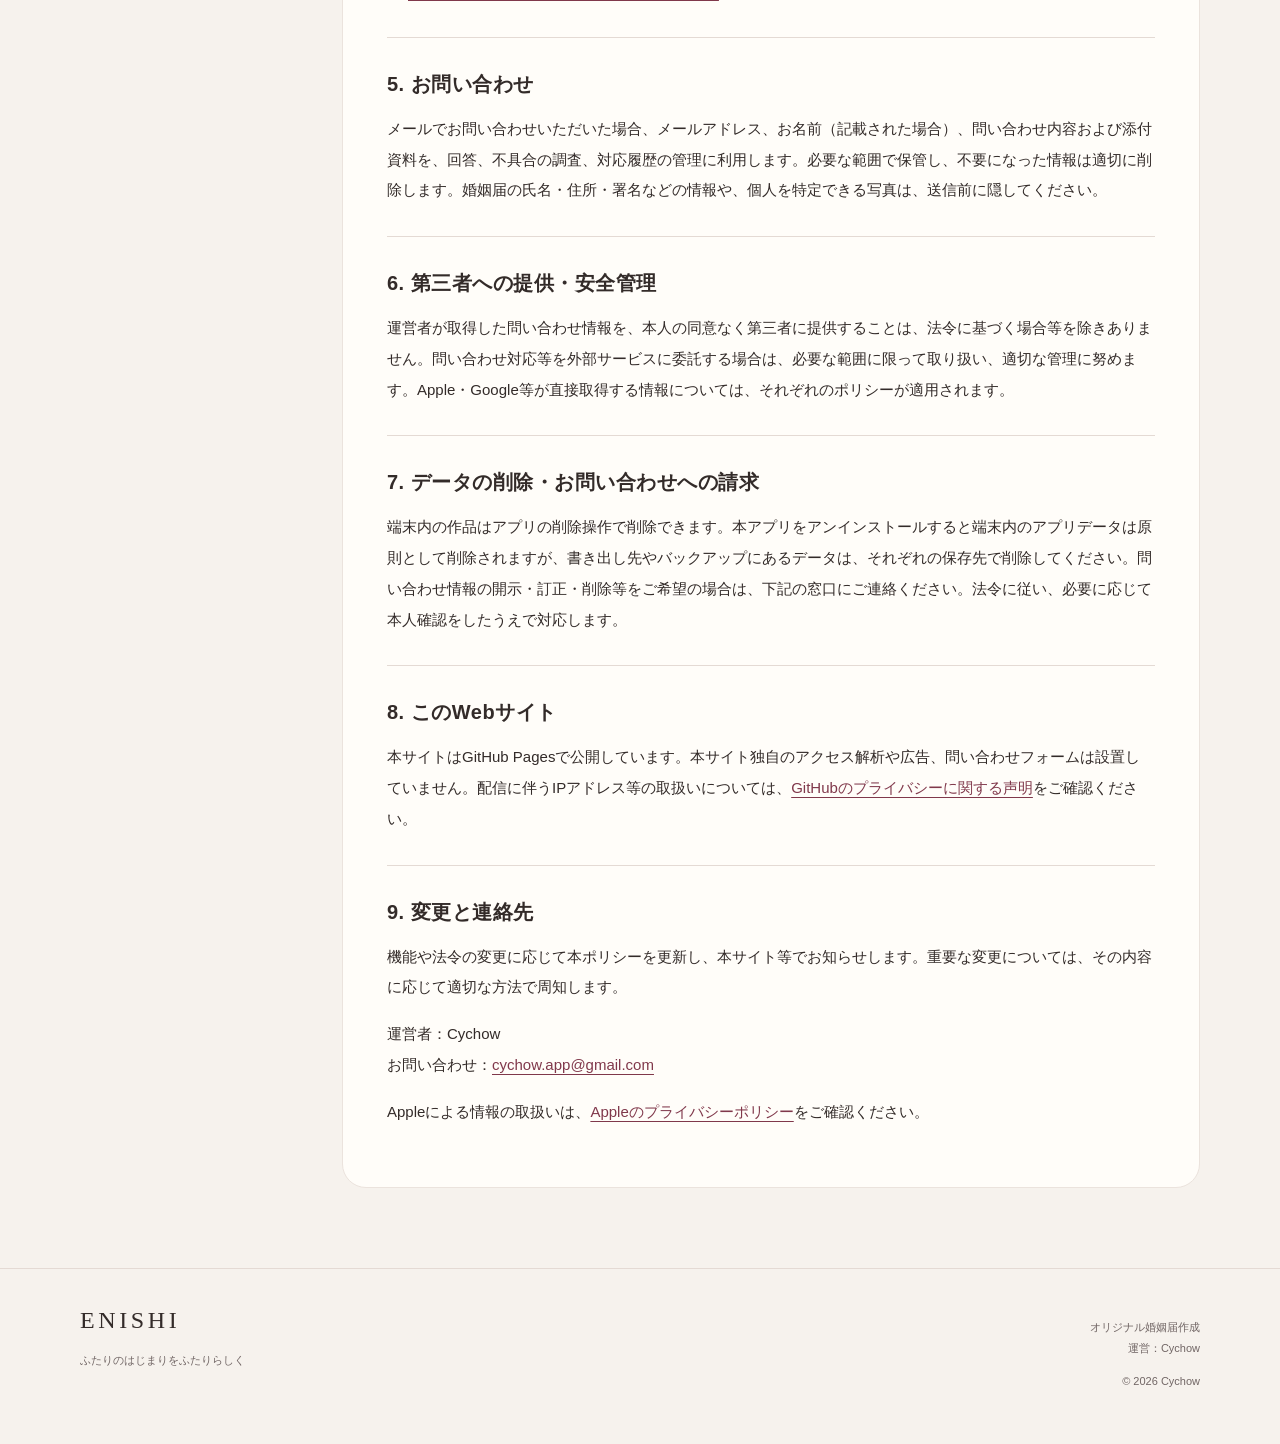
==== commit 36e41f75: "Remove punctuation from ENISHI tagline" ====
--- a/privacy/index.html
+++ b/privacy/index.html
@@ -8,4 +8,4 @@
 <h2 id="section-6">6. 第三者への提供・安全管理</h2><p>運営者が取得した問い合わせ情報を、本人の同意なく第三者に提供することは、法令に基づく場合等を除きありません。問い合わせ対応等を外部サービスに委託する場合は、必要な範囲に限って取り扱い、適切な管理に努めます。Apple・Google等が直接取得する情報については、それぞれのポリシーが適用されます。</p>
 <h2 id="section-7">7. データの削除・お問い合わせへの請求</h2><p>端末内の作品はアプリの削除操作で削除できます。本アプリをアンインストールすると端末内のアプリデータは原則として削除されますが、書き出し先やバックアップにあるデータは、それぞれの保存先で削除してください。問い合わせ情報の開示・訂正・削除等をご希望の場合は、下記の窓口にご連絡ください。法令に従い、必要に応じて本人確認をしたうえで対応します。</p>
 <h2 id="section-8">8. このWebサイト</h2><p>本サイトはGitHub Pagesで公開しています。本サイト独自のアクセス解析や広告、問い合わせフォームは設置していません。配信に伴うIPアドレス等の取扱いについては、<a href="https://docs.github.com/ja/site-policy/privacy-policies/github-general-privacy-statement">GitHubのプライバシーに関する声明</a>をご確認ください。</p>
-<h2 id="section-9">9. 変更と連絡先</h2><p>機能や法令の変更に応じて本ポリシーを更新し、本サイト等でお知らせします。重要な変更については、その内容に応じて適切な方法で周知します。</p><p>運営者：Cychow<br>お問い合わせ：<a href="mailto:cychow.app@gmail.com">cychow.app@gmail.com</a></p><p>Appleによる情報の取扱いは、<a href="https://www.apple.com/jp/legal/privacy/">Appleのプライバシーポリシー</a>をご確認ください。</p></article></div></main><footer class="site-footer"><div class="footer-inner"><div><a class="footer-brand" href="../">ENISHI</a><p>ふたりのはじまりを、ふたりらしく。</p></div><div><p>オリジナル婚姻届作成<br>運営：Cychow</p><p>© 2026 Cychow</p></div></div></footer></body></html>
+<h2 id="section-9">9. 変更と連絡先</h2><p>機能や法令の変更に応じて本ポリシーを更新し、本サイト等でお知らせします。重要な変更については、その内容に応じて適切な方法で周知します。</p><p>運営者：Cychow<br>お問い合わせ：<a href="mailto:cychow.app@gmail.com">cychow.app@gmail.com</a></p><p>Appleによる情報の取扱いは、<a href="https://www.apple.com/jp/legal/privacy/">Appleのプライバシーポリシー</a>をご確認ください。</p></article></div></main><footer class="site-footer"><div class="footer-inner"><div><a class="footer-brand" href="../">ENISHI</a><p>ふたりのはじまりをふたりらしく</p></div><div><p>オリジナル婚姻届作成<br>運営：Cychow</p><p>© 2026 Cychow</p></div></div></footer></body></html>
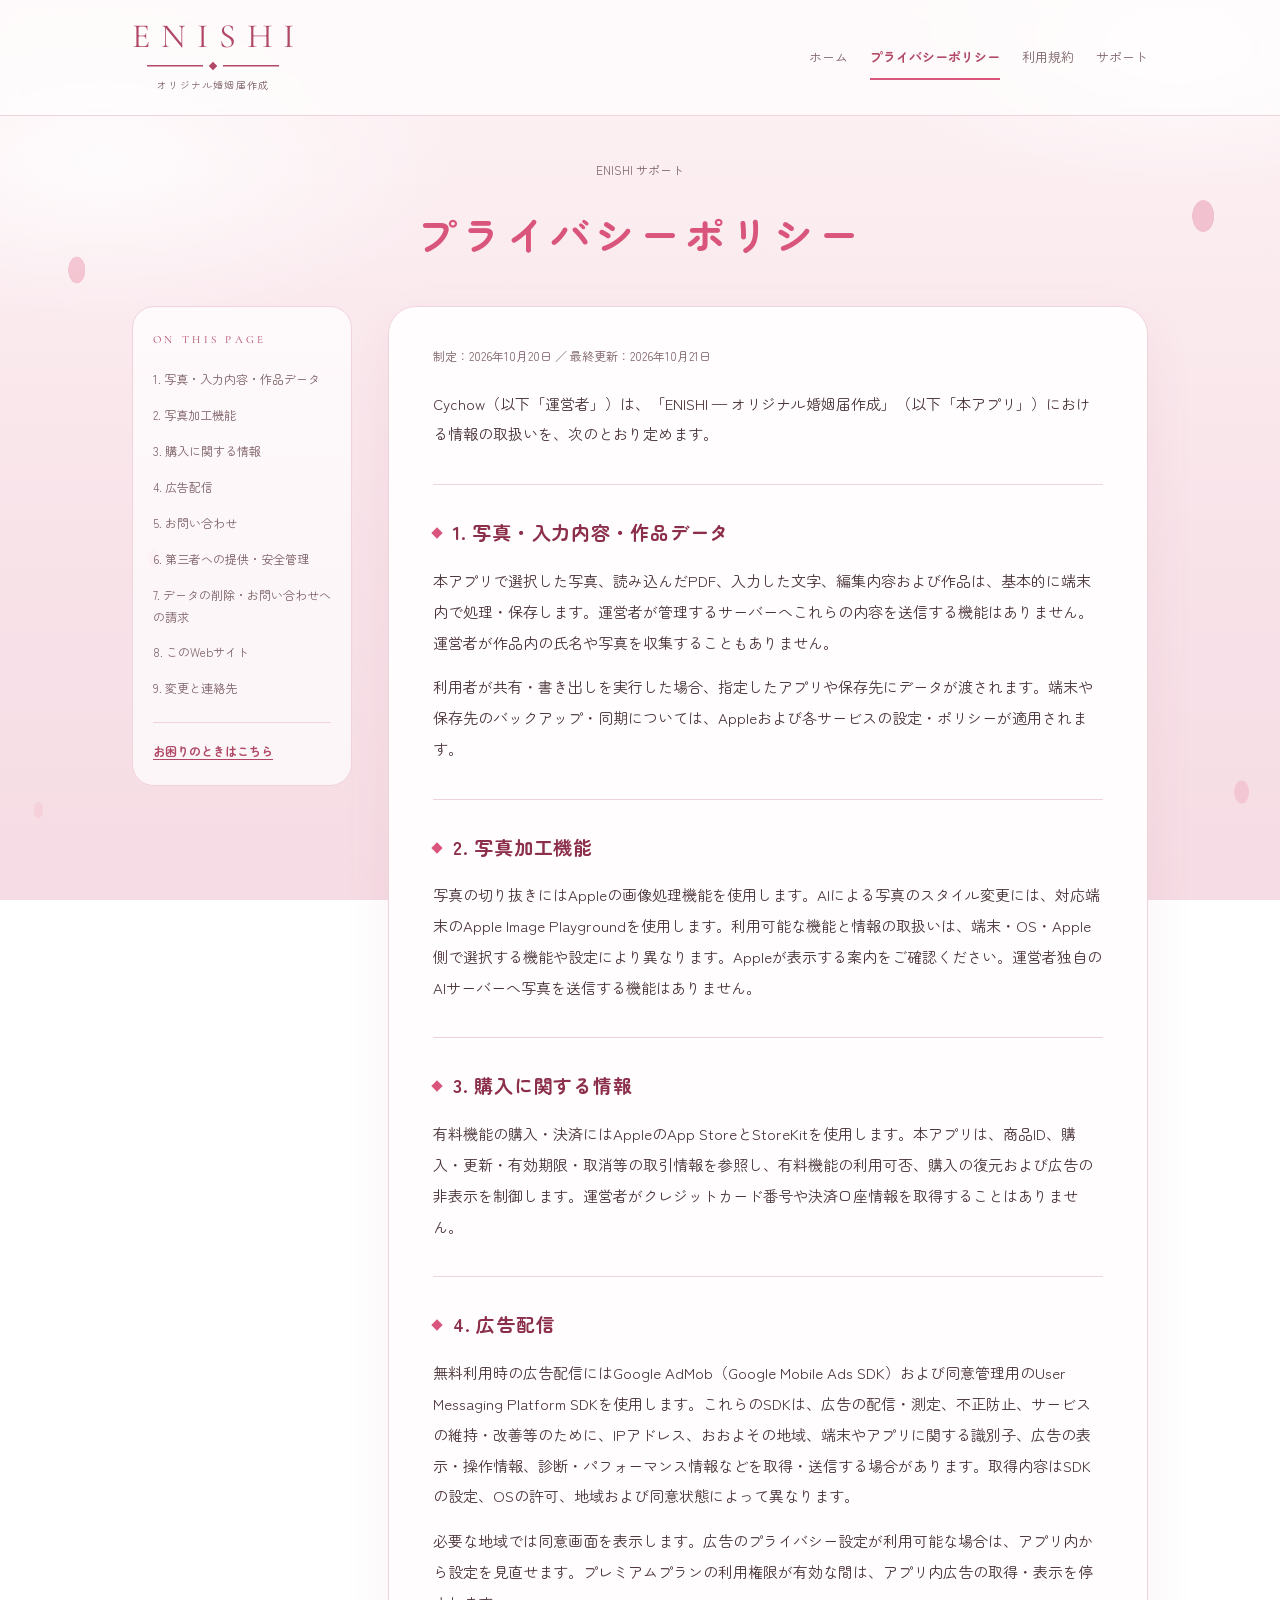
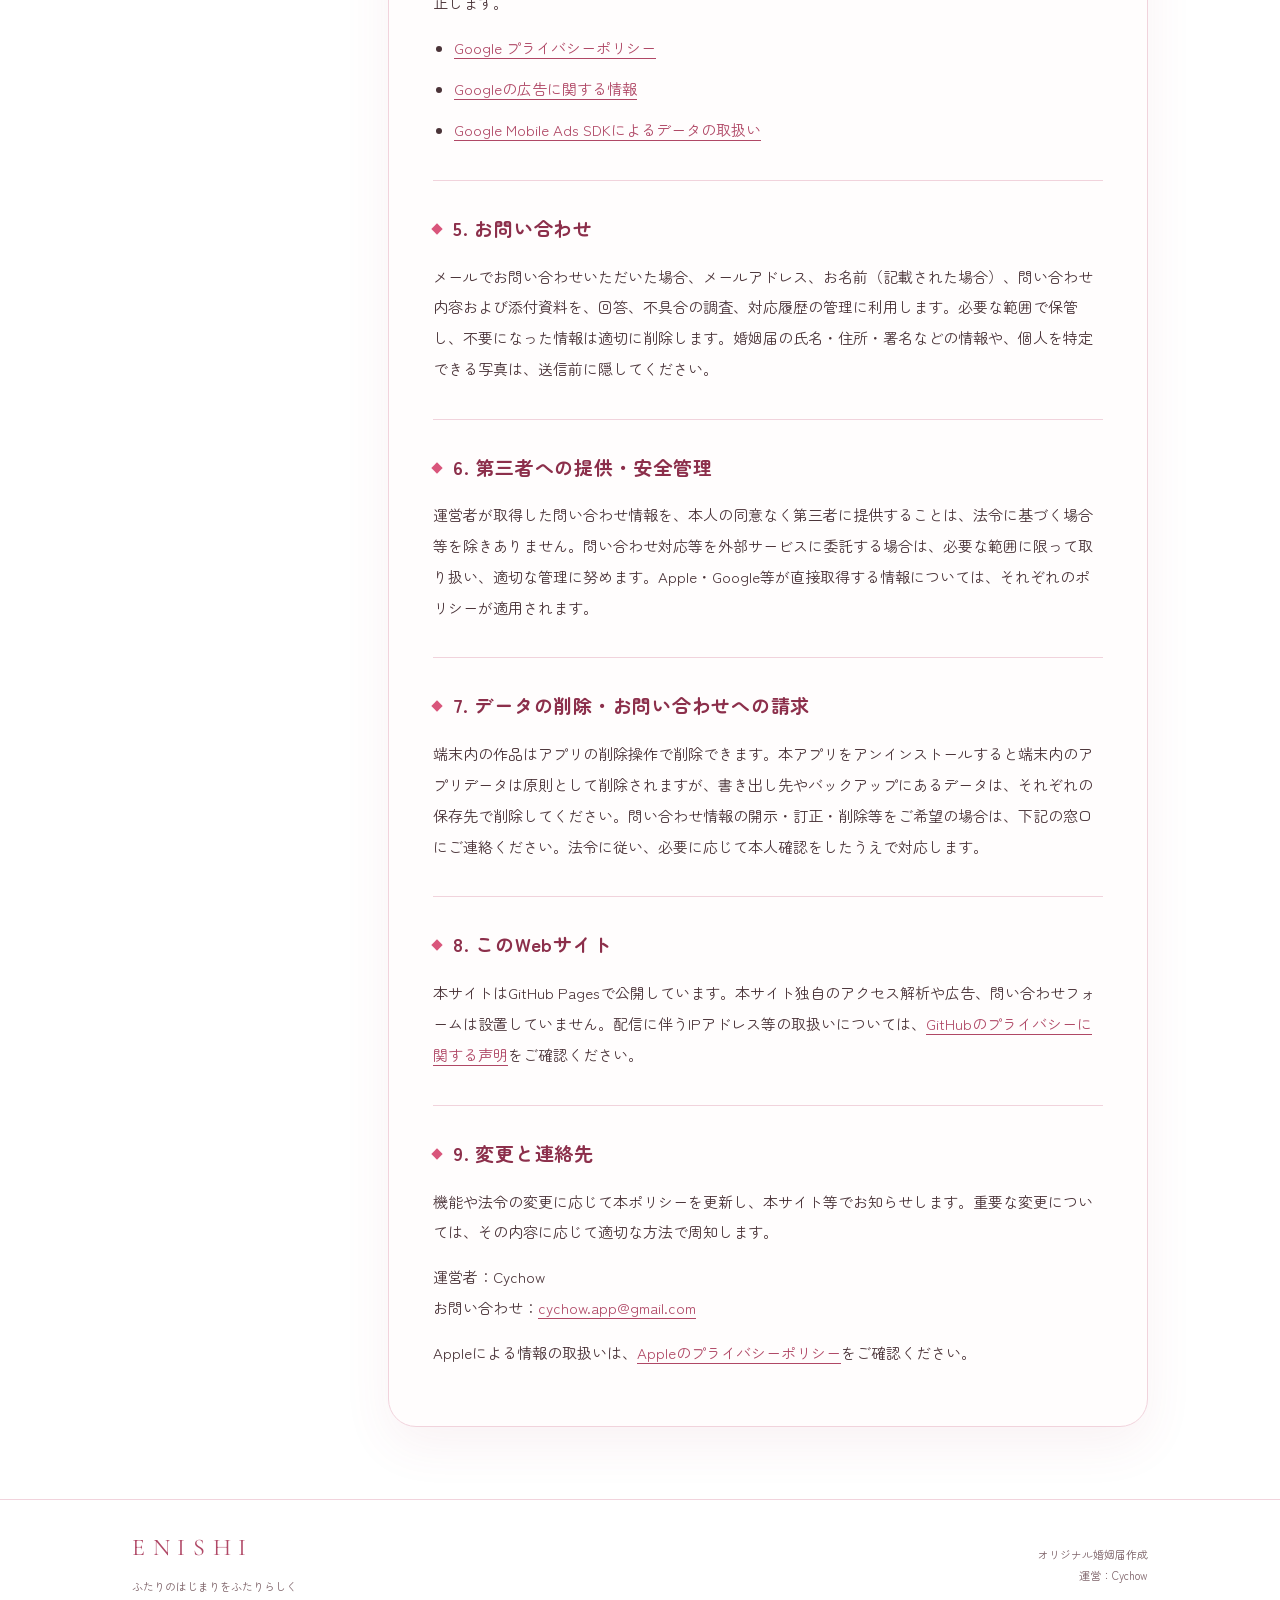
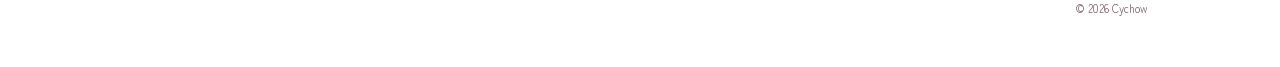
==== commit a86d0073: "Bring the whole support site into the bridal design Home, privacy, terms and 404 now share the suppo" ====
--- a/privacy/index.html
+++ b/privacy/index.html
@@ -1,5 +1,5 @@
 <!doctype html>
-<html lang="ja"><head><meta charset="utf-8"><meta name="viewport" content="width=device-width,initial-scale=1"><title>プライバシーポリシー | ENISHI — オリジナル婚姻届作成</title><meta name="description" content="ENISHI — オリジナル婚姻届作成のプライバシーポリシー。Cychowが提供する公式サポート情報です。"><link rel="stylesheet" href="../assets/style.css"><link rel="icon" type="image/png" href="../assets/enishi-icon.png"><meta name="theme-color" content="#f6f2ed"></head><body class="document"><a class="skip" href="#main">本文へ移動</a><header class="site-header"><div class="header-inner"><a class="brand" href="../" aria-label="ENISHI ホーム"><img src="../assets/enishi-icon.png" alt="" width="48" height="48"><span><span class="wordmark">ENISHI</span><span class="tagline">オリジナル婚姻届作成</span></span></a><nav aria-label="メインナビゲーション"><a href="../">ホーム</a><a href="../privacy/" aria-current="page">プライバシーポリシー</a><a href="../terms/">利用規約</a><a href="../support/">サポート</a></nav></div></header><main id="main"><div class="document-heading"><a class="breadcrumb" href="../">ENISHI サポート</a><h1>プライバシーポリシー</h1></div><div class="document-grid"><aside class="toc"><p class="eyebrow">ON THIS PAGE</p><nav aria-label="ページ内の目次"><a href="#section-1">1. 写真・入力内容・作品データ</a><a href="#section-2">2. 写真加工機能</a><a href="#section-3">3. 購入に関する情報</a><a href="#section-4">4. 広告配信</a><a href="#section-5">5. お問い合わせ</a><a href="#section-6">6. 第三者への提供・安全管理</a><a href="#section-7">7. データの削除・お問い合わせへの請求</a><a href="#section-8">8. このWebサイト</a><a href="#section-9">9. 変更と連絡先</a></nav><a class="toc-contact" href="../support/">お困りのときはこちら</a></aside><article class="article"><details class="mobile-toc"><summary>このページの目次</summary><nav aria-label="ページ内の目次（モバイル）"><a href="#section-1">1. 写真・入力内容・作品データ</a><a href="#section-2">2. 写真加工機能</a><a href="#section-3">3. 購入に関する情報</a><a href="#section-4">4. 広告配信</a><a href="#section-5">5. お問い合わせ</a><a href="#section-6">6. 第三者への提供・安全管理</a><a href="#section-7">7. データの削除・お問い合わせへの請求</a><a href="#section-8">8. このWebサイト</a><a href="#section-9">9. 変更と連絡先</a></nav></details><p class="date">制定：2026年10月20日 ／ 最終更新：2026年10月21日</p><p>Cychow（以下「運営者」）は、「ENISHI — オリジナル婚姻届作成」（以下「本アプリ」）における情報の取扱いを、次のとおり定めます。</p>
+<html lang="ja"><head><meta charset="utf-8"><meta name="viewport" content="width=device-width,initial-scale=1"><title>プライバシーポリシー | ENISHI — オリジナル婚姻届作成</title><meta name="description" content="ENISHI — オリジナル婚姻届作成のプライバシーポリシー。Cychowが提供する公式サポート情報です。"><link rel="stylesheet" href="../assets/style.css"><link rel="icon" type="image/png" href="../assets/enishi-icon.png"><meta name="theme-color" content="#fdf1f4"></head><body class="document"><a class="skip" href="#main">本文へ移動</a><header class="site-header"><div class="header-inner"><a class="brand" href="../" aria-label="ENISHI ホーム"><span class="wordmark">ENISHI</span><span class="brand-rule" aria-hidden="true"></span><span class="tagline">オリジナル婚姻届作成</span></a><nav aria-label="メインナビゲーション"><a href="../">ホーム</a><a href="../privacy/" aria-current="page">プライバシーポリシー</a><a href="../terms/">利用規約</a><a href="../support/">サポート</a></nav></div></header><main id="main"><div class="document-heading"><a class="breadcrumb" href="../">ENISHI サポート</a><h1>プライバシーポリシー</h1></div><div class="document-grid"><aside class="toc"><p class="eyebrow">ON THIS PAGE</p><nav aria-label="ページ内の目次"><a href="#section-1">1. 写真・入力内容・作品データ</a><a href="#section-2">2. 写真加工機能</a><a href="#section-3">3. 購入に関する情報</a><a href="#section-4">4. 広告配信</a><a href="#section-5">5. お問い合わせ</a><a href="#section-6">6. 第三者への提供・安全管理</a><a href="#section-7">7. データの削除・お問い合わせへの請求</a><a href="#section-8">8. このWebサイト</a><a href="#section-9">9. 変更と連絡先</a></nav><a class="toc-contact" href="../support/">お困りのときはこちら</a></aside><article class="article"><details class="mobile-toc"><summary>このページの目次</summary><nav aria-label="ページ内の目次（モバイル）"><a href="#section-1">1. 写真・入力内容・作品データ</a><a href="#section-2">2. 写真加工機能</a><a href="#section-3">3. 購入に関する情報</a><a href="#section-4">4. 広告配信</a><a href="#section-5">5. お問い合わせ</a><a href="#section-6">6. 第三者への提供・安全管理</a><a href="#section-7">7. データの削除・お問い合わせへの請求</a><a href="#section-8">8. このWebサイト</a><a href="#section-9">9. 変更と連絡先</a></nav></details><p class="date">制定：2026年10月20日 ／ 最終更新：2026年10月21日</p><p>Cychow（以下「運営者」）は、「ENISHI — オリジナル婚姻届作成」（以下「本アプリ」）における情報の取扱いを、次のとおり定めます。</p>
 <h2 id="section-1">1. 写真・入力内容・作品データ</h2><p>本アプリで選択した写真、読み込んだPDF、入力した文字、編集内容および作品は、基本的に端末内で処理・保存します。運営者が管理するサーバーへこれらの内容を送信する機能はありません。運営者が作品内の氏名や写真を収集することもありません。</p><p>利用者が共有・書き出しを実行した場合、指定したアプリや保存先にデータが渡されます。端末や保存先のバックアップ・同期については、Appleおよび各サービスの設定・ポリシーが適用されます。</p>
 <h2 id="section-2">2. 写真加工機能</h2><p>写真の切り抜きにはAppleの画像処理機能を使用します。AIによる写真のスタイル変更には、対応端末のApple Image Playgroundを使用します。利用可能な機能と情報の取扱いは、端末・OS・Apple側で選択する機能や設定により異なります。Appleが表示する案内をご確認ください。運営者独自のAIサーバーへ写真を送信する機能はありません。</p>
 <h2 id="section-3">3. 購入に関する情報</h2><p>有料機能の購入・決済にはAppleのApp StoreとStoreKitを使用します。本アプリは、商品ID、購入・更新・有効期限・取消等の取引情報を参照し、有料機能の利用可否、購入の復元および広告の非表示を制御します。運営者がクレジットカード番号や決済口座情報を取得することはありません。</p>
--- a/assets/style.css
+++ b/assets/style.css
@@ -1 +1,161 @@
-:root{color-scheme:light;--paper:#f6f2ed;--card:#fffdf9;--ink:#332b29;--muted:#716665;--accent:#80384b;--line:#e4dad4;--soft:#eee3e3;--radius:24px}*{box-sizing:border-box}html{scroll-behavior:smooth;scroll-padding-top:32px}body{margin:0;background:var(--paper);color:var(--ink);font-family:-apple-system,BlinkMacSystemFont,"Hiragino Kaku Gothic ProN","Yu Gothic",sans-serif;font-size:16px;line-height:1.95;-webkit-font-smoothing:antialiased}a{color:var(--accent);text-underline-offset:.25em;overflow-wrap:anywhere}a:hover{color:#572333}a:focus-visible,summary:focus-visible{outline:3px solid var(--accent);outline-offset:5px}img{max-width:100%;height:auto;display:block}p{margin:12px 0}h1,h2{line-height:1.6;letter-spacing:.025em}h1{font-size:clamp(26px,3vw,36px);margin:12px 0 22px}h2{font-size:21px;margin:38px 0 14px}ul{padding-left:1.4em}li+li{margin-top:10px}.site-header{border-bottom:1px solid var(--line)}.header-inner{max-width:1184px;padding:25px 32px;margin:auto;display:flex;align-items:center;justify-content:space-between;gap:32px}.brand{display:flex;align-items:center;gap:13px;text-decoration:none;color:var(--ink);flex-shrink:0}.brand img{width:48px;height:48px;border-radius:12px;box-shadow:0 3px 12px #6543290d}.brand>span{display:flex;flex-direction:column}.wordmark,.footer-brand{font-family:Georgia,"Times New Roman",serif;letter-spacing:.15em;font-size:27px;line-height:1.3}.tagline{font-size:10px;letter-spacing:.04em;color:var(--muted);margin-top:5px}.header-inner>nav{display:flex;align-items:center;flex-wrap:wrap;gap:4px 24px}.header-inner>nav a{display:inline-flex;align-items:center;min-height:44px;text-decoration:none;font-size:13px;color:var(--muted);border-bottom:2px solid transparent}.header-inner>nav a[aria-current="page"]{color:var(--accent);border-color:var(--accent)}.header-inner>nav a:hover{color:var(--accent)}main{max-width:1184px;margin:auto;padding:0 32px}.eyebrow{font-size:11px;letter-spacing:.18em;font-weight:600;color:var(--accent);margin:0 0 16px}.hero{display:grid;grid-template-columns:1.15fr 1fr;gap:48px;align-items:center;padding:72px 0 64px}.hero h1{font-family:"Hiragino Mincho ProN","Yu Mincho",YuMincho,serif;font-size:clamp(32px,3.7vw,47px);font-weight:600;line-height:1.75;letter-spacing:.06em;margin:0 0 22px}.hero-description{color:var(--muted);font-size:15px;line-height:2.15}.button{display:inline-flex;align-items:center;justify-content:center;min-height:52px;border-radius:999px;padding:11px 25px;margin-top:24px;background:var(--accent);color:#fffdf9;font-size:13px;font-weight:600;text-decoration:none;transition:background .15s}.button:hover{color:white;background:#622438}.hero-art{margin:0;justify-self:end;width:100%;max-width:395px}.hero-art img{border-radius:32px;box-shadow:0 18px 55px #5d41200a}.resources{padding:44px 0 80px;border-top:1px solid var(--line)}.section-heading .eyebrow{margin-bottom:8px}.section-heading h2{margin:0;font-size:24px}.section-heading>p:last-child{font-size:14px;color:var(--muted);margin:8px 0 0}.cards{display:grid;grid-template-columns:repeat(3,minmax(0,1fr));gap:20px;margin-top:30px}.cards>a{display:flex;flex-direction:column;align-items:flex-start;text-decoration:none;background:var(--card);border:1px solid #e8dfd9;border-radius:var(--radius);padding:30px 26px;box-shadow:0 6px 22px #49312603;transition:transform .15s,border-color .15s,box-shadow .15s}.cards>a:hover{border-color:#b98e99;transform:translateY(-3px);box-shadow:0 10px 28px #49312609}.cards .card-label{font-size:10px;font-weight:600;letter-spacing:.15em;color:var(--accent);margin-bottom:22px}.cards strong{font-size:18px;font-weight:600;color:var(--ink);margin-bottom:10px}.cards span{font-size:13px;color:var(--muted);line-height:1.9}.cards .card-link{color:var(--accent);font-weight:600;margin-top:auto;padding-top:24px;text-decoration:underline;text-underline-offset:5px}.document main{padding-top:40px;padding-bottom:80px}.breadcrumb{font-size:12px;color:var(--muted);text-decoration:none;display:inline-flex;min-height:36px;align-items:center}.document-heading h1{margin:12px 0 32px}.document-grid{display:grid;grid-template-columns:218px minmax(0,1fr);gap:44px;align-items:start}.toc{position:sticky;top:32px;padding-top:24px}.toc nav{display:flex;flex-direction:column;gap:8px}.toc nav a{font-size:12px;line-height:1.85;min-height:32px;padding:4px 0;text-decoration:none;color:var(--muted)}.toc nav a:hover{color:var(--accent)}.toc .eyebrow{font-size:10px;margin-bottom:16px}.toc-contact{display:block;margin-top:25px;padding-top:22px;border-top:1px solid var(--line);font-size:12px}.article{min-width:0;padding:36px 44px 44px;border:1px solid #ebe3dd;border-radius:var(--radius);background:var(--card);font-size:15px;line-height:2.05}.article>h2{padding-top:30px;margin-top:30px;border-top:1px solid var(--line);font-size:20px}.article>p{margin:16px 0}.article>h2+p{margin-top:12px}.article .date{margin:0 0 26px;color:var(--muted);font-size:12px;line-height:1.8}.article .lead{font-size:18px}.article .email{font-size:clamp(15px,3.8vw,19px)}.mobile-toc{display:none}.site-footer{border-top:1px solid var(--line)}.footer-inner{max-width:1184px;margin:auto;display:flex;justify-content:space-between;gap:28px;padding:36px 32px 40px}.footer-brand{font-size:24px;text-decoration:none;color:var(--ink)}.footer-inner p{font-size:11px;color:var(--muted);line-height:1.9}.footer-inner>div:last-child{text-align:right}.skip{position:absolute;left:16px;top:-100px;background:var(--card);padding:12px 18px;z-index:10}.skip:focus{top:12px}@media(min-width:1500px){.hero{padding-top:88px;padding-bottom:80px}}@media(max-width:900px){.header-inner{align-items:flex-start;gap:20px}.header-inner>nav{gap:2px 16px;justify-content:flex-end}.document-grid{grid-template-columns:175px minmax(0,1fr);gap:26px}.article{padding:28px}.cards{gap:14px}.cards>a{padding:24px 20px}.cards strong{font-size:16px}.hero{gap:26px}.hero h1{font-size:34px}}@media(max-width:680px){.header-inner{padding:20px 22px 12px;display:block}.brand{width:max-content}.brand img{width:44px;height:44px;border-radius:11px}.wordmark{font-size:25px}.header-inner>nav{justify-content:flex-start;gap:0 21px;margin-top:12px}.header-inner>nav a{font-size:11px;min-height:42px}main{padding:0 22px}.hero{grid-template-columns:1fr;padding:40px 0 38px;gap:28px}.hero h1{font-size:clamp(28px,7.4vw,40px);line-height:1.8}.hero .eyebrow{font-size:10px}.hero-description{font-size:14px}.hero-art{width:66%;max-width:280px;justify-self:center;grid-row:2}.hero-art img{border-radius:24px}.button{margin-top:16px}.resources{padding:32px 0 48px}.section-heading h2{font-size:21px}.cards{grid-template-columns:1fr;gap:14px;margin-top:24px}.cards>a{padding:24px;border-radius:22px}.cards strong{font-size:18px}.cards .card-label{margin-bottom:14px}.cards .card-link{padding-top:18px}.document main{padding-top:24px;padding-bottom:44px}.document-heading h1{font-size:26px;margin:8px 0 22px}.document-grid{display:block}.toc{display:none}.article{padding:25px 22px;border-radius:22px;font-size:14px;line-height:2.05}.article>h2{font-size:18px;padding-top:24px;margin-top:26px}.article .lead{font-size:16px}.mobile-toc{display:block;border-bottom:1px solid var(--line);padding-bottom:16px;margin-bottom:24px}.mobile-toc summary{font-size:13px;color:var(--accent);cursor:pointer;min-height:32px;line-height:32px}.mobile-toc nav{display:flex;flex-direction:column;padding-top:12px;gap:6px}.mobile-toc nav a{font-size:12px;min-height:36px;line-height:1.9;text-decoration:none;padding:4px 0}.footer-inner{padding:28px 22px;gap:12px}.footer-brand{font-size:21px}.footer-inner p{font-size:10px}.desktop-break{display:none}}@media(prefers-reduced-motion:reduce){html{scroll-behavior:auto}.cards>a,.button{transition:none}}
+/* ENISHI support site, in the bridal style of the 2026-11 App Store artwork: soft pink, rose, petals.
+   Fonts are self-hosted subsets (SIL OFL, see fonts/OFL-*.txt); no external requests, no JavaScript.
+   The support page adds support.css on top of this file. */
+@font-face{font-family:"ENISHI Serif";src:url("fonts/cormorant-garamond-subset.woff2") format("woff2");font-display:swap}
+@font-face{font-family:"ENISHI Maru";src:url("fonts/zen-maru-gothic-subset.woff2") format("woff2");font-weight:400;font-display:swap}
+@font-face{font-family:"ENISHI Maru";src:url("fonts/zen-maru-gothic-bold-subset.woff2") format("woff2");font-weight:700;font-display:swap}
+
+:root{
+  color-scheme:light;
+  --pink:#fdf1f4;--pink-2:#f7dde3;--rose:#b04866;--rose-deep:#8c2f4b;--crimson:#d9557b;
+  --ink:#4a3338;--muted:#7d6268;--card:#fffdfd;--line:#f1d3dc;--radius:28px;
+  --serif:"ENISHI Serif","Cormorant Garamond",Georgia,serif;
+}
+*{box-sizing:border-box}
+html{scroll-behavior:smooth;scroll-padding-top:24px}
+body{
+  margin:0;color:var(--ink);font-size:16px;line-height:2;-webkit-font-smoothing:antialiased;
+  font-family:"ENISHI Maru","Hiragino Maru Gothic ProN","Zen Maru Gothic","Hiragino Sans",sans-serif;
+  background:
+    radial-gradient(ellipse 40% 26% at 8% 18%,#ffffffcc,transparent 70%),
+    radial-gradient(ellipse 34% 22% at 92% 6%,#ffffffb3,transparent 70%),
+    linear-gradient(#fdf3f5,#f8e3e9 60%,#f6dce4);
+  background-attachment:fixed;min-height:100vh;
+}
+/* Petals, drawn in CSS so the pages need no images. */
+body::before{
+  content:"";position:fixed;inset:0;pointer-events:none;z-index:-1;
+  background:
+    radial-gradient(ellipse 14px 22px at 6% 30%,#efa9bc99 60%,transparent 62%),
+    radial-gradient(ellipse 9px 15px at 12% 62%,#f4c3d080 60%,transparent 62%),
+    radial-gradient(ellipse 18px 26px at 94% 24%,#e996ad80 60%,transparent 62%),
+    radial-gradient(ellipse 10px 16px at 88% 70%,#f2b8c890 60%,transparent 62%),
+    radial-gradient(ellipse 12px 19px at 97% 88%,#efa9bc70 60%,transparent 62%),
+    radial-gradient(ellipse 8px 13px at 3% 90%,#f4c3d080 60%,transparent 62%);
+}
+a{color:var(--rose);text-underline-offset:.25em;overflow-wrap:anywhere}
+a:hover{color:var(--rose-deep)}
+a:focus-visible,summary:focus-visible{outline:3px solid var(--rose);outline-offset:4px;border-radius:8px}
+img{max-width:100%;height:auto;display:block}
+p{margin:12px 0}
+h1,h2,h3{font-weight:700;letter-spacing:.04em}
+ul{padding-left:1.4em}
+li+li{margin-top:10px}
+
+.skip{position:absolute;left:16px;top:-100px;background:var(--card);padding:12px 18px;z-index:10;border-radius:12px}
+.skip:focus{top:12px}
+
+/* Header: the ENISHI wordmark over a small rule, as on the App Store artwork. */
+.site-header{background:#ffffff99;backdrop-filter:blur(8px);-webkit-backdrop-filter:blur(8px);border-bottom:1px solid var(--line)}
+.header-inner{max-width:1080px;margin:auto;padding:20px 32px;display:flex;align-items:center;justify-content:space-between;gap:28px}
+.brand{display:inline-flex;flex-direction:column;align-items:center;text-decoration:none;color:var(--rose);flex-shrink:0}
+.wordmark,.footer-brand{font-family:var(--serif);letter-spacing:.32em;margin-right:-.32em;line-height:1}
+.wordmark{font-size:34px}
+.brand-rule{position:relative;width:132px;height:9px;margin:7px 0 5px;
+  background:linear-gradient(var(--rose),var(--rose)) left center/56px 1.5px no-repeat,linear-gradient(var(--rose),var(--rose)) right center/56px 1.5px no-repeat}
+.brand-rule::after{content:"";position:absolute;left:50%;top:50%;width:6px;height:6px;background:var(--rose);transform:translate(-50%,-50%) rotate(45deg)}
+.tagline{font-size:10px;letter-spacing:.12em;color:var(--muted)}
+.header-inner>nav{display:flex;flex-wrap:wrap;gap:2px 22px}
+.header-inner>nav a{display:inline-flex;align-items:center;min-height:44px;font-size:13px;color:var(--muted);text-decoration:none;border-bottom:2px solid transparent}
+.header-inner>nav a:hover{color:var(--rose)}
+.header-inner>nav a[aria-current="page"]{color:var(--rose);border-color:var(--crimson);font-weight:700}
+
+main{max-width:1080px;margin:auto;padding:0 32px 72px}
+.eyebrow{font-family:var(--serif);font-variant-numeric:lining-nums;font-size:14px;letter-spacing:.38em;color:var(--rose);margin:0 0 8px}
+
+/* Home */
+.hero{display:grid;grid-template-columns:1.1fr 1fr;gap:40px;align-items:center;padding:56px 0 40px}
+.hero h1{font-size:clamp(32px,4vw,48px);line-height:1.7;letter-spacing:.08em;color:var(--crimson);margin:0 0 18px}
+.hero-description{color:var(--muted);font-size:15px;line-height:2.15}
+.button{
+  display:inline-flex;align-items:center;justify-content:center;gap:10px;min-height:56px;margin-top:22px;padding:12px 30px;border-radius:999px;
+  background:linear-gradient(135deg,var(--crimson),var(--rose-deep));color:#fff;font-weight:700;text-decoration:none;
+  box-shadow:0 10px 24px #b0486633;transition:transform .15s,box-shadow .15s;
+}
+.button:hover{color:#fff;transform:translateY(-2px);box-shadow:0 14px 30px #b0486644}
+.hero-art{position:relative;margin:0;justify-self:center;width:100%;max-width:440px}
+.hero-art::before{content:"";position:absolute;inset:8% -6% -4%;border-radius:50%;background:radial-gradient(closest-side,#ffffffee,#ffffff00);z-index:-1}
+.hero-art img{width:100%;filter:drop-shadow(0 18px 30px #b0486622)}
+.resources{padding:36px 0 24px}
+.section-heading{text-align:center}
+.section-heading h2{margin:0;font-size:24px;color:var(--rose-deep)}
+.section-heading>p:last-child{font-size:14px;color:var(--muted);margin:6px 0 0}
+.cards{display:grid;grid-template-columns:repeat(3,minmax(0,1fr));gap:20px;margin-top:28px}
+.cards>a{
+  display:flex;flex-direction:column;align-items:flex-start;text-decoration:none;background:var(--card);border:1px solid var(--line);
+  border-radius:24px;padding:28px 26px;box-shadow:0 8px 26px #b048660d;transition:transform .15s,border-color .15s,box-shadow .15s;
+}
+.cards>a:hover{border-color:var(--crimson);transform:translateY(-3px);box-shadow:0 14px 32px #b048661a}
+.cards .card-label{font-family:var(--serif);font-size:13px;letter-spacing:.28em;color:var(--rose);margin-bottom:16px}
+.cards strong{font-size:18px;color:var(--rose-deep);margin-bottom:8px}
+.cards span{font-size:13px;color:var(--muted);line-height:1.9}
+.cards .card-link{color:var(--rose);font-weight:700;margin-top:auto;padding-top:20px;text-decoration:underline;text-underline-offset:5px}
+
+/* Privacy, terms */
+.document main{padding-top:36px}
+.breadcrumb{font-size:12px;color:var(--muted);text-decoration:none;display:inline-flex;min-height:36px;align-items:center}
+.document-heading{text-align:center}
+.document-heading h1{font-size:clamp(28px,3.6vw,40px);color:var(--crimson);letter-spacing:.12em;margin:6px 0 32px}
+.document-grid{display:grid;grid-template-columns:220px minmax(0,1fr);gap:36px;align-items:start}
+.toc{position:sticky;top:24px;padding:22px 20px;border-radius:22px;background:#ffffffb3;border:1px solid var(--line)}
+.toc .eyebrow{font-size:11px;letter-spacing:.3em;margin-bottom:12px}
+.toc nav{display:flex;flex-direction:column;gap:4px}
+.toc nav a{font-size:12px;line-height:1.8;min-height:32px;padding:5px 0;text-decoration:none;color:var(--muted)}
+.toc nav a:hover{color:var(--rose)}
+.toc-contact{display:block;margin-top:18px;padding-top:16px;border-top:1px solid var(--line);font-size:12px;font-weight:700}
+.article{min-width:0;padding:38px 44px 44px;border:1px solid var(--line);border-radius:var(--radius);background:var(--card);
+  box-shadow:0 18px 50px #b0486612;font-size:15px;line-height:2.05}
+.article>h2{font-size:19px;color:var(--rose-deep);margin:34px 0 10px;padding-top:28px;border-top:1px solid var(--line)}
+.article>h2::before{content:"";display:inline-block;width:8px;height:8px;margin:0 12px 3px 0;background:var(--crimson);transform:rotate(45deg)}
+.article h3{font-size:16px;color:var(--rose-deep);margin:24px 0 6px}
+.article>p{margin:14px 0}
+.article .date{margin:0 0 22px;color:var(--muted);font-size:12px;line-height:1.8}
+.article .lead{font-size:17px}
+.mobile-toc{display:none}
+
+/* 404 */
+.not-found{text-align:center;padding:96px 0 120px}
+.not-found h1{color:var(--crimson);font-size:28px;letter-spacing:.1em;margin:0 0 12px}
+
+/* Footer */
+.site-footer{background:#ffffff80;border-top:1px solid var(--line)}
+.footer-inner{max-width:1080px;margin:auto;display:flex;justify-content:space-between;gap:24px;padding:32px 32px 36px}
+.footer-brand{font-size:24px;color:var(--rose);text-decoration:none}
+.footer-inner p{font-size:11px;color:var(--muted);line-height:1.9}
+.footer-inner>div:last-child{text-align:right}
+
+@media(max-width:900px){
+  .document-grid{grid-template-columns:180px minmax(0,1fr);gap:22px}
+  .article{padding:30px}
+  .cards{gap:14px}
+  .cards>a{padding:24px 20px}
+  .hero{gap:24px}
+}
+@media(max-width:680px){
+  .header-inner{display:block;padding:18px 20px 8px;text-align:center}
+  .brand{margin:auto}
+  .wordmark{font-size:30px}
+  .header-inner>nav{justify-content:center;gap:0 16px;margin-top:8px}
+  .header-inner>nav a{font-size:11px;min-height:40px}
+  main{padding:0 18px 48px}
+  .hero{grid-template-columns:1fr;text-align:center;padding:32px 0 20px;gap:12px}
+  .hero h1{font-size:clamp(28px,8vw,38px)}
+  .hero-description{font-size:14px}
+  .desktop-break{display:none}
+  .hero-art{max-width:300px;grid-row:2}
+  .button{width:100%}
+  .cards{grid-template-columns:1fr}
+  .document main{padding-top:20px}
+  .document-heading h1{font-size:28px;margin-bottom:20px}
+  .document-grid{display:block}
+  .toc{display:none}
+  .article{padding:26px 20px;border-radius:24px;font-size:14px}
+  .article>h2{font-size:17px}
+  .mobile-toc{display:block;border-bottom:1px solid var(--line);padding-bottom:14px;margin-bottom:20px}
+  .mobile-toc summary{font-size:13px;color:var(--rose);font-weight:700;cursor:pointer;min-height:36px;line-height:36px}
+  .mobile-toc nav{display:flex;flex-direction:column;padding-top:8px;gap:4px}
+  .mobile-toc nav a{font-size:12px;min-height:36px;line-height:1.9;text-decoration:none;padding:4px 0}
+  .footer-inner{display:block;padding:26px 20px;text-align:center}
+  .footer-inner>div:last-child{text-align:center}
+}
+@media(prefers-reduced-motion:reduce){html{scroll-behavior:auto}.button,.cards>a{transition:none}}
